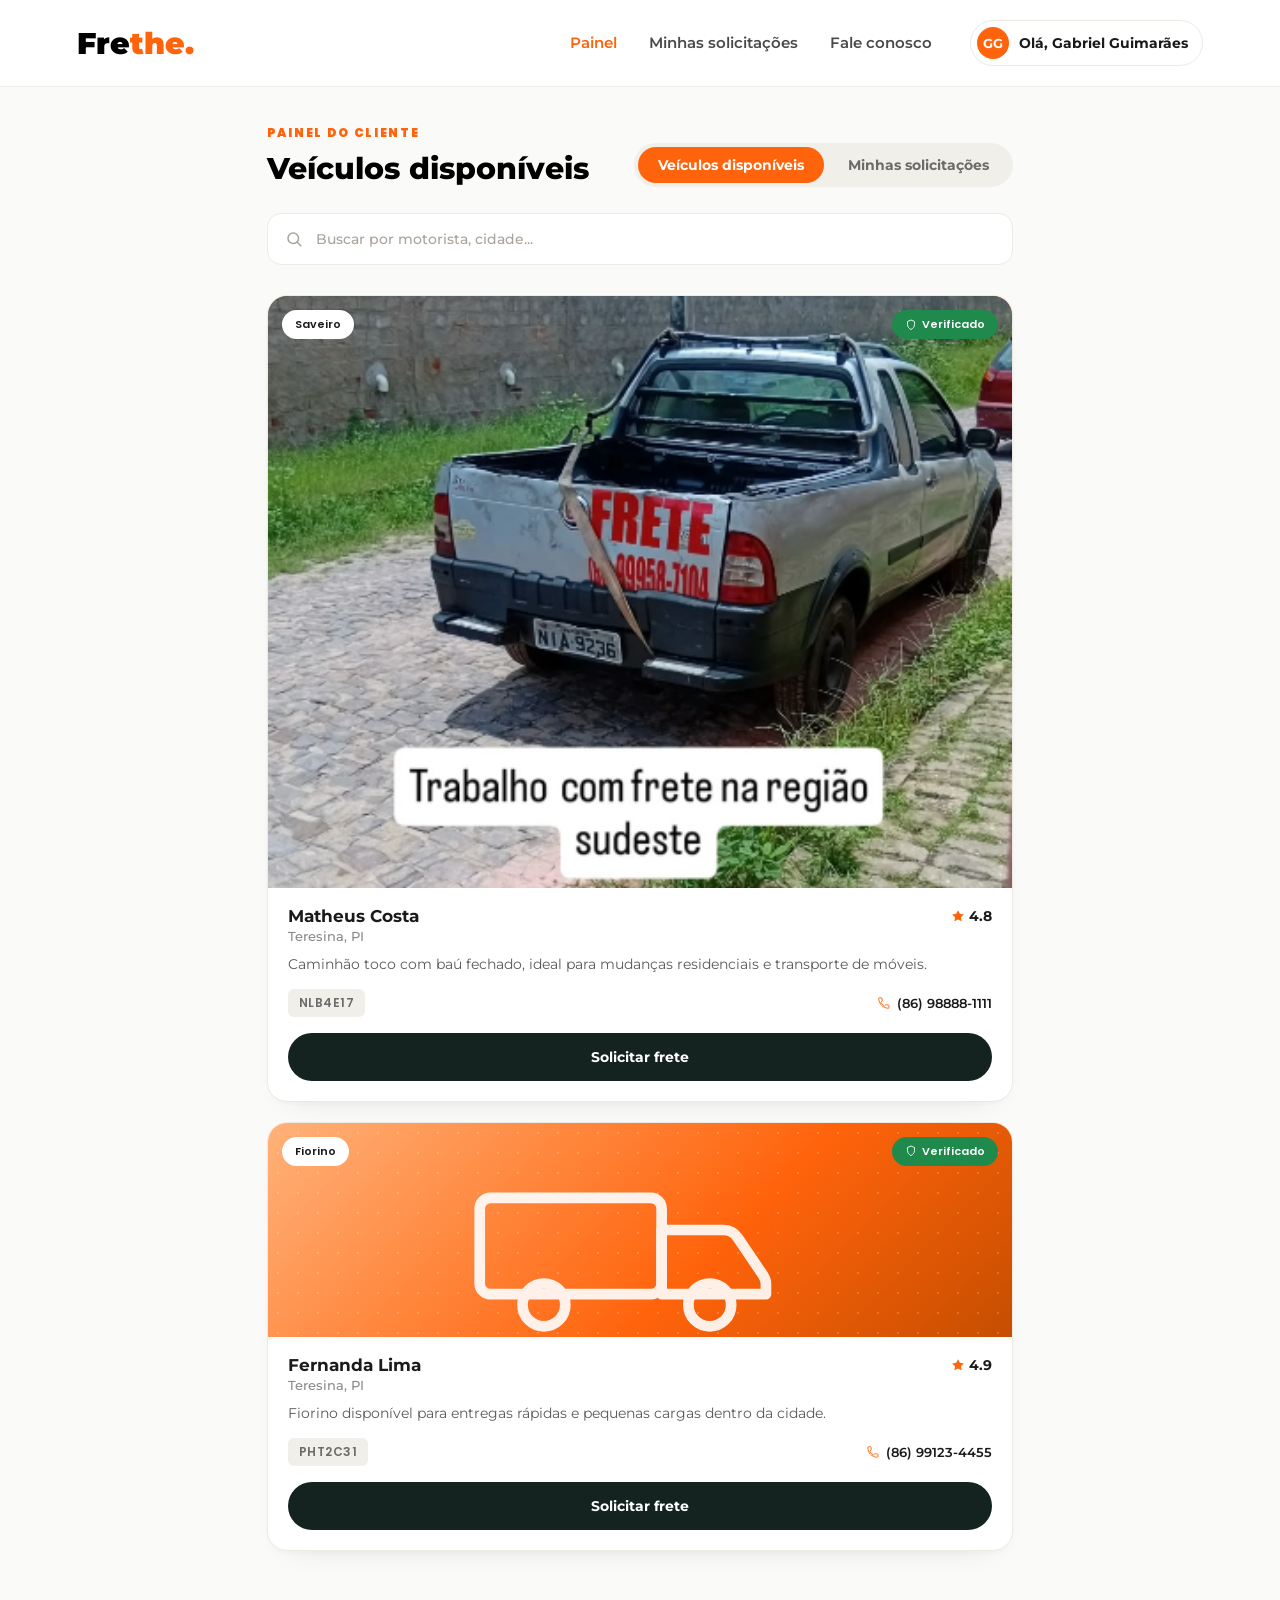
==== painel-cliente.html @ f863a1bb "Add files via upload" ====
<!DOCTYPE html>
<html lang="PT-br">
<head>
<meta charset="UTF-8">
<meta http-equiv="X-UA-Compatible" content="IE=edge">
<meta name="viewport" content="width=device-width, initial-scale=1.0">
<title>Frethe. — Painel do Cliente</title>
<link href="https://fonts.googleapis.com/css2?family=Montserrat:ital,wght@0,500;0,600;0,700;0,800;1,100;1,400;1,500;1,600;1,800;1,900&family=Poppins:ital,wght@0,200;0,300;0,900;1,400;1,900&display=swap" rel="stylesheet">
<link rel="stylesheet" href="painel-cliente1.css">
</head>
<body>

<header>
    <a href="index.html" class="logo">Fre<span>the.</span></a>
    <div class="header-right">
        <nav class="navlist">
            <a href="#" class="active">Painel</a>
            <a href="#">Minhas solicitações</a>
            <a href="#">Fale conosco</a>
        </nav>
        <div class="user-chip">
            <span class="user-avatar">GG</span>
            <span class="user-name">Olá, Gabriel Guimarães</span>
        </div>
    </div>
</header>

<main>
    <div class="page-head">
        <div>
            <span class="eyebrow">Painel do cliente</span>
            <h1>Veículos disponíveis</h1>
        </div>
        <div class="tabs">
            <button class="tab is-active" data-tab="disponiveis">Veículos disponíveis</button>
            <button class="tab" data-tab="solicitacoes">Minhas solicitações</button>
        </div>
    </div>

    <div class="search">
        <svg width="18" height="18" viewBox="0 0 24 24" fill="none" xmlns="http://www.w3.org/2000/svg">
            <circle cx="11" cy="11" r="7" stroke="currentColor" stroke-width="2"/>
            <path d="M21 21l-4.3-4.3" stroke="currentColor" stroke-width="2" stroke-linecap="round"/>
        </svg>
        <input type="text" placeholder="Buscar por motorista, cidade...">
    </div>

    <!-- PAINEL: VEÍCULOS DISPONÍVEIS -->
    <section class="panel" data-panel="disponiveis">
        <div class="list">

            <article class="vcard">
                <div class="vcard-media">
                    <span class="badge badge--type">Saveiro</span>
                    <span class="badge badge--verified">
                        <svg width="12" height="12" viewBox="0 0 24 24" fill="none"><path d="M12 2l7 3v6c0 5-3.5 8.5-7 10-3.5-1.5-7-5-7-10V5l7-3z" stroke="white" stroke-width="2"/></svg>
                        Verificado
                    </span>
                    <div class="gallery">
                        <img src="testecaminhao.png" alt="Caminhão de Carlos Mendes — foto 1" class="slide">
                        <img src="testecaminhao.png" alt="Caminhão de Carlos Mendes — foto 1" class="slide">
                        <img src="testecaminhao.png" alt="Caminhão de Carlos Mendes — foto 2" class="slide">
                        <img src="testecaminhao.png" alt="Caminhão de Carlos Mendes — foto 3" class="slide">
                    </div>
                    <div class="gallery-dots"></div>
                </div>
                <div class="vcard-body">
                    <div class="vcard-top">
                        <span class="vcard-name">Matheus Costa</span>
                        <span class="vcard-rating">
                            <svg viewBox="0 0 24 24" fill="rgb(255,99,11)"><path d="M12 2l3.1 6.3 6.9 1-5 4.9 1.2 6.9-6.2-3.3-6.2 3.3 1.2-6.9-5-4.9 6.9-1z"/></svg>
                            4.8
                        </span>
                    </div>
                    <p class="vcard-city">Teresina, PI</p>
                    <p class="vcard-desc">Caminhão toco com baú fechado, ideal para mudanças residenciais e transporte de móveis.</p>
                    <div class="vcard-meta">
                        <span class="plate">NLB4E17</span>
                        <span class="phone">
                            <svg viewBox="0 0 24 24" fill="none"><path d="M6.6 10.8c1.4 2.7 3.6 4.9 6.3 6.3l2.1-2.1c.3-.3.7-.4 1-.2 1.1.4 2.3.6 3.5.6.6 0 1 .4 1 1V20c0 .6-.4 1-1 1C10.6 21 3 13.4 3 4c0-.6.4-1 1-1h3.5c.6 0 1 .4 1 1 0 1.2.2 2.4.6 3.5.1.3 0 .7-.2 1z" stroke="currentColor" stroke-width="1.6"/></svg>
                            (86) 98888-1111
                        </span>
                    </div>
                    <a href="https://wa.me/558698036319?text=Oi%21%20Vim%20pelo%20Frethe.%20e%20gostaria%20de%20solicitar%20um%20or%C3%A7amento%20de%20frete.%20Pode%20me%20passar%20mais%20informa%C3%A7%C3%B5es%3F">
                    <button class="buttonSolicitar">Solicitar frete</button></a>
                </div>
            </article>

            <article class="vcard">
                <div class="vcard-media">
                    <span class="badge badge--type">Fiorino</span>
                    <span class="badge badge--verified">
                        <svg width="12" height="12" viewBox="0 0 24 24" fill="none"><path d="M12 2l7 3v6c0 5-3.5 8.5-7 10-3.5-1.5-7-5-7-10V5l7-3z" stroke="white" stroke-width="2"/></svg>
                        Verificado
                    </span>
                    <svg viewBox="0 0 64 40" fill="none">
                        <rect x="2" y="14" width="34" height="18" rx="2" stroke="white" stroke-width="2"/>
                        <path d="M36 20H47.5C48.6 20 49.6 20.5 50.2 21.4L55 28.5C55.3 29 55.5 29.5 55.5 30V32H36V20Z" stroke="white" stroke-width="2" stroke-linejoin="round"/>
                        <circle cx="14" cy="34" r="4" stroke="white" stroke-width="2"/>
                        <circle cx="45" cy="34" r="4" stroke="white" stroke-width="2"/>
                    </svg>
                </div>
                <div class="vcard-body">
                    <div class="vcard-top">
                        <span class="vcard-name">Fernanda Lima</span>
                        <span class="vcard-rating">
                            <svg viewBox="0 0 24 24" fill="rgb(255,99,11)"><path d="M12 2l3.1 6.3 6.9 1-5 4.9 1.2 6.9-6.2-3.3-6.2 3.3 1.2-6.9-5-4.9 6.9-1z"/></svg>
                            4.9
                        </span>
                    </div>
                    <p class="vcard-city">Teresina, PI</p>
                    <p class="vcard-desc">Fiorino disponível para entregas rápidas e pequenas cargas dentro da cidade.</p>
                    <div class="vcard-meta">
                        <span class="plate">PHT2C31</span>
                        <span class="phone">
                            <svg viewBox="0 0 24 24" fill="none"><path d="M6.6 10.8c1.4 2.7 3.6 4.9 6.3 6.3l2.1-2.1c.3-.3.7-.4 1-.2 1.1.4 2.3.6 3.5.6.6 0 1 .4 1 1V20c0 .6-.4 1-1 1C10.6 21 3 13.4 3 4c0-.6.4-1 1-1h3.5c.6 0 1 .4 1 1 0 1.2.2 2.4.6 3.5.1.3 0 .7-.2 1z" stroke="currentColor" stroke-width="1.6"/></svg>
                            (86) 99123-4455
                        </span>
                    </div>
                    <a href="https://wa.me/558698036319?text=Oi%21%20Vim%20pelo%20Frethe.%20e%20gostaria%20de%20solicitar%20um%20or%C3%A7amento%20de%20frete.%20Pode%20me%20passar%20mais%20informa%C3%A7%C3%B5es%3F">
                    <button class="buttonSolicitar">Solicitar frete</button></a>
                </div>
            </article>

        </div>
    </section>

    <!-- PAINEL: MINHAS SOLICITAÇÕES -->
    <!-- PAINEL: MINHAS SOLICITAÇÕES -->
<section class="panel" data-panel="solicitacoes" hidden>
    <div class="empty">
            <svg viewBox="0 0 24 24" fill="none"><rect x="3" y="5" width="18" height="15" rx="2" stroke="currentColor" stroke-width="1.6"/><path d="M3 9h18M8 3v4M16 3v4" stroke="currentColor" stroke-width="1.6" stroke-linecap="round"/></svg>
            <p>Você ainda não fez nenhuma solicitação de frete. Escolha um motorista na aba "Veículos disponíveis" para começar.</p>
        </div>
</section>
</main>

<script>
    const tabs = document.querySelectorAll('.tab');
    const panels = document.querySelectorAll('.panel');
    tabs.forEach(tab => {
        tab.addEventListener('click', () => {
            tabs.forEach(t => t.classList.remove('is-active'));
            tab.classList.add('is-active');
            panels.forEach(p => p.hidden = p.dataset.panel !== tab.dataset.tab);
        });
    });

    // ---- CARROSSEL DE FOTOS ----
    document.querySelectorAll('.vcard-media').forEach(media => {
        const gallery = media.querySelector('.gallery');
        const dotsWrap = media.querySelector('.gallery-dots');
        if (!gallery) return;

        const slides = gallery.querySelectorAll('.slide');

        function updateActive(){
            const index = Math.round(gallery.scrollLeft / gallery.clientWidth);
            if (dotsWrap){
                dotsWrap.querySelectorAll('span').forEach((dot, i) => {
                    dot.classList.toggle('is-active', i === index);
                });
            }
            if (prevBtn) prevBtn.disabled = index <= 0;
            if (nextBtn) nextBtn.disabled = index >= slides.length - 1;
        }

        function goToSlide(index){
            gallery.scrollTo({ left: index * gallery.clientWidth, behavior: 'smooth' });
        }

        let prevBtn = null, nextBtn = null;

        // só cria pontinhos e setas se houver mais de uma foto
        if (slides.length > 1) {
            if (dotsWrap){
                slides.forEach((_, i) => {
                    const dot = document.createElement('span');
                    if (i === 0) dot.classList.add('is-active');
                    dotsWrap.appendChild(dot);
                });
            }

            prevBtn = document.createElement('button');
            prevBtn.type = 'button';
            prevBtn.className = 'gallery-nav gallery-nav--prev';
            prevBtn.setAttribute('aria-label', 'Foto anterior');
            prevBtn.innerHTML = '<svg viewBox="0 0 24 24" fill="none"><path d="M15 6l-6 6 6 6" stroke="currentColor" stroke-width="2.2" stroke-linecap="round" stroke-linejoin="round"/></svg>';

            nextBtn = document.createElement('button');
            nextBtn.type = 'button';
            nextBtn.className = 'gallery-nav gallery-nav--next';
            nextBtn.setAttribute('aria-label', 'Próxima foto');
            nextBtn.innerHTML = '<svg viewBox="0 0 24 24" fill="none"><path d="M9 6l6 6-6 6" stroke="currentColor" stroke-width="2.2" stroke-linecap="round" stroke-linejoin="round"/></svg>';

            media.appendChild(prevBtn);
            media.appendChild(nextBtn);

            prevBtn.addEventListener('click', () => {
                const index = Math.round(gallery.scrollLeft / gallery.clientWidth);
                goToSlide(Math.max(0, index - 1));
            });
            nextBtn.addEventListener('click', () => {
                const index = Math.round(gallery.scrollLeft / gallery.clientWidth);
                goToSlide(Math.min(slides.length - 1, index + 1));
            });

            gallery.addEventListener('scroll', updateActive);
            updateActive();
        }

        // arrastar com o mouse no desktop (touch/swipe já funciona nativamente no celular)
        let isDown = false, startX = 0, startScroll = 0;

        gallery.addEventListener('pointerdown', (e) => {
            isDown = true;
            gallery.classList.add('is-dragging');
            startX = e.clientX;
            startScroll = gallery.scrollLeft;
        });
        window.addEventListener('pointerup', () => {
            isDown = false;
            gallery.classList.remove('is-dragging');
        });
        gallery.addEventListener('pointermove', (e) => {
            if (!isDown) return;
            gallery.scrollLeft = startScroll - (e.clientX - startX);
        });
        gallery.addEventListener('pointerleave', () => {
            isDown = false;
            gallery.classList.remove('is-dragging');
        });
    });
</script>

</body>
</html>
---- painel-cliente1.css ----
*{
    padding: 0;
    margin: 0;
    list-style: none;
    box-sizing: border-box;
    text-decoration: none;
    scroll-behavior: smooth;
    font-family: 'Montserrat', sans-serif;
}
body{
    color: black;
    background: #FAFAF8;
}

/* HEADER — mesma base do selecao-perfil.html, adaptado pro usuário logado */
header{
    position: fixed;
    width: 100%;
    top: 0;
    right: 0;
    z-index: 1000;
    display: flex;
    align-items: center;
    justify-content: space-between;
    background: white;
    padding: 20px 6%;
    box-shadow: 0 1px 0 rgba(0,0,0,0.06);
}
.logo{
    display: flex;
    align-items: center;
    font-size: 30px;
    font-weight: 900;
    color: black;
}
.logo span{ color: rgb(255,99,11); }

.header-right{
    display: flex;
    align-items: center;
    gap: 22px;
}
.navlist{
    display: flex;
    align-items: center;
}
.navlist a{
    font-size: 14.5px;
    font-weight: 600;
    color: #4a4a4a;
    margin: 0 16px;
    transition: color .2s ease;
}
.navlist a.active{ color: rgb(255,99,11); }
.navlist a:hover{ color: rgb(255,99,11); }

.user-chip{
    display: flex;
    align-items: center;
    gap: 10px;
    padding: 6px 14px 6px 6px;
    border: 1.5px solid #EDEAE4;
    border-radius: 3rem;
    cursor: pointer;
    transition: border-color .2s ease;
}
.user-chip:hover{ border-color: rgb(255,99,11); }
.user-avatar{
    width: 32px;
    height: 32px;
    border-radius: 50%;
    background: rgb(255,99,11);
    color: white;
    font-size: 13px;
    font-weight: 700;
    display: flex;
    align-items: center;
    justify-content: center;
}
.user-name{ font-size: 13.5px; font-weight: 700; color: #1a1a1a; }

/* MAIN */
main{
    padding: 122px 6% 80px;
    max-width: 900px;
    margin: 0 auto;
}

.page-head{
    display: flex;
    align-items: flex-end;
    justify-content: space-between;
    flex-wrap: wrap;
    gap: 16px;
    margin-bottom: 26px;
}
.eyebrow{
    display: inline-block;
    font-family: 'Poppins', sans-serif;
    font-weight: 900;
    font-size: 12px;
    letter-spacing: 0.14em;
    text-transform: uppercase;
    color: rgb(255,99,11);
    margin-bottom: 8px;
}
h1{
    font-weight: 800;
    font-size: 30px;
    color: black;
}

/* TABS estilo pílula */
.tabs{
    display: inline-flex;
    background: #F1EFE9;
    border-radius: 3rem;
    padding: 4px;
    gap: 4px;
}
.tab{
    border: none;
    background: transparent;
    padding: 10px 20px;
    font-size: 13.5px;
    font-weight: 700;
    color: #6b6b6b;
    border-radius: 3rem;
    cursor: pointer;
    transition: background .2s ease, color .2s ease;
    font-family: 'Montserrat', sans-serif;
}
.tab.is-active{
    background: rgb(255,99,11);
    color: white;
}

/* BUSCA */
.search{
    position: relative;
    margin-bottom: 30px;
}
.search svg{
    position: absolute;
    left: 18px;
    top: 50%;
    transform: translateY(-50%);
    color: #A9A399;
}
.search input{
    width: 100%;
    height: 52px;
    padding: 0 18px 0 48px;
    font-size: 14px;
    font-weight: 500;
    font-family: 'Montserrat', sans-serif;
    color: #1a1a1a;
    background: white;
    border: 1.5px solid #EDEAE4;
    border-radius: 14px;
    transition: border-color .2s ease, box-shadow .2s ease;
}
.search input::placeholder{ color: #A9A399; }
.search input:focus{
    outline: none;
    border-color: rgb(255,99,11);
    box-shadow: 0 0 0 3px rgba(255,99,11,0.12);
}

/* LISTA DE VEÍCULOS */
.list{
    display: flex;
    flex-direction: column;
    gap: 20px;
}

.vcard{
    background: white;
    border: 1.5px solid #EDEAE4;
    border-radius: 20px;
    overflow: hidden;
    box-shadow: 0 2px 4px rgba(0,0,0,0.02), 0 14px 30px -22px rgba(0,0,0,0.15);
    transition: transform .18s ease, box-shadow .18s ease, border-color .18s ease;
}
.vcard:hover{
    transform: translateY(-2px);
    border-color: rgb(255,99,11);
    box-shadow: 0 4px 10px rgba(0,0,0,0.04), 0 22px 40px -20px rgba(255,99,11,0.22);
}

.vcard-media{
    position: relative;
    background: linear-gradient(135deg, #FFB27A 0%, rgb(255,99,11) 60%, #C64E00 100%);
    display: flex;
    align-items: flex-end;
    justify-content: center;
    overflow: hidden;
}
.vcard-media svg{
    width: 46%;
    opacity: .9;
}
.vcard-media img{
    display: block;
    width: 100%;
    height: auto;
}
.vcard-media:not(:has(.gallery))::before{
    content: '';
    position: absolute;
    inset: 0;
    background-image: radial-gradient(rgba(255,255,255,0.18) 1.4px, transparent 1.4px);
    background-size: 20px 20px;
}

/* CARROSSEL DE FOTOS — arraste ou deslize para o lado */
.gallery{
    display: flex;
    width: 100%;
    overflow-x: auto;
    scroll-snap-type: x mandatory;
    scrollbar-width: none;
    cursor: grab;
    user-select: none;
}
.gallery::-webkit-scrollbar{ display: none; }
.gallery.is-dragging{ cursor: grabbing; scroll-snap-type: none; }

.gallery .slide{
    flex: 0 0 100%;
    width: 100%;
    height: auto;
    scroll-snap-align: start;
    pointer-events: none; /* evita que o navegador tente "arrastar" a imagem em vez do carrossel */
}

.gallery-dots{
    position: absolute;
    left: 0;
    right: 0;
    bottom: 12px;
    z-index: 1;
    display: flex;
    justify-content: center;
    gap: 6px;
    pointer-events: none;
}
.gallery-dots span{
    width: 6px;
    height: 6px;
    border-radius: 50%;
    background: rgba(255,255,255,0.55);
    transition: background .2s ease, transform .2s ease;
}
.gallery-dots span.is-active{
    background: #ffffff;
    transform: scale(1.25);
}

.gallery-nav{
    position: absolute;
    top: 50%;
    transform: translateY(-50%);
    z-index: 2;
    width: 32px;
    height: 32px;
    display: flex;
    align-items: center;
    justify-content: center;
    background: rgba(20,35,31,0.45);
    border: none;
    border-radius: 50%;
    color: #fff;
    cursor: pointer;
    opacity: 0;
    transition: background .2s ease, opacity .2s ease;
}
.gallery-nav svg{ width: 16px; height: 16px; }
.gallery-nav--prev{ left: 10px; }
.gallery-nav--next{ right: 10px; }

.vcard-media:hover .gallery-nav{ opacity: 1; }
.gallery-nav:hover{ background: rgb(255,99,11); }

.gallery-nav:disabled{
    opacity: 0 !important;
    pointer-events: none;
}

@media (hover: none){
    /* em telas de toque a seta fica sempre visível, já que não existe hover */
    .gallery-nav{ opacity: 1; }
}

.badge{
    position: absolute;
    top: 14px;
    font-family: 'Poppins', sans-serif;
    font-size: 11px;
    font-weight: 600;
    padding: 6px 13px;
    border-radius: 3rem;
    z-index: 1;
}
.badge--type{
    left: 14px;
    background: white;
    color: #1a1a1a;
}
.badge--verified{
    right: 14px;
    background: #1F8A4C;
    color: white;
    display: flex;
    align-items: center;
    gap: 5px;
}

.vcard-body{
    padding: 18px 20px 20px;
}
.vcard-top{
    display: flex;
    align-items: center;
    justify-content: space-between;
    margin-bottom: 2px;
}
.vcard-name{
    font-size: 17px;
    font-weight: 700;
    color: #1a1a1a;
}
.vcard-rating{
    display: flex;
    align-items: center;
    gap: 4px;
    font-size: 13.5px;
    font-weight: 700;
    color: #1a1a1a;
}
.vcard-rating svg{ width: 14px; height: 14px; }

.vcard-city{
    font-size: 13px;
    font-weight: 500;
    color: #8a8a8a;
    margin-bottom: 10px;
}

.vcard-desc{
    font-size: 13.5px;
    line-height: 1.55;
    color: #5a5a5a;
    margin-bottom: 14px;
}

.vcard-meta{
    display: flex;
    align-items: center;
    justify-content: space-between;
    margin-bottom: 16px;
}
.plate{
    font-family: 'Poppins', sans-serif;
    font-size: 12px;
    font-weight: 600;
    letter-spacing: .04em;
    color: #6b6b6b;
    background: #F1EFE9;
    padding: 5px 11px;
    border-radius: 6px;
}
.phone{
    display: flex;
    align-items: center;
    gap: 6px;
    font-size: 13px;
    font-weight: 600;
    color: #1a1a1a;
}
.phone svg{ width: 14px; height: 14px; color: rgb(255,99,11); }

.buttonSolicitar{
    width: 100%;
    height: 48px;
    background: #14231F;
    color: white;
    font-size: 14px;
    font-weight: 700;
    border: none;
    border-radius: 3rem;
    cursor: pointer;
    transition: background .25s ease, transform .18s ease;
}
.buttonSolicitar:hover{
    background: rgb(255,99,11);
    transform: translateY(-2px);
}

/* PAINEL "MINHAS SOLICITAÇÕES" — vazio por padrão */
.empty{
    display: none;
    flex-direction: column;
    align-items: center;
    text-align: center;
    padding: 70px 20px;
    color: #8a8a8a;
}
.empty svg{ width: 56px; height: 56px; margin-bottom: 18px; color: #D8D3C8; }
.empty p{ font-size: 14px; font-weight: 500; max-width: 34ch; }

@media (max-width: 640px){
    header{ padding: 16px 5%; }
    .navlist{ display: none; }
    .user-name{ display: none; }
    main{ padding: 96px 5% 60px; }
    h1{ font-size: 24px; }
    .page-head{ flex-direction: column; align-items: flex-start; }
}
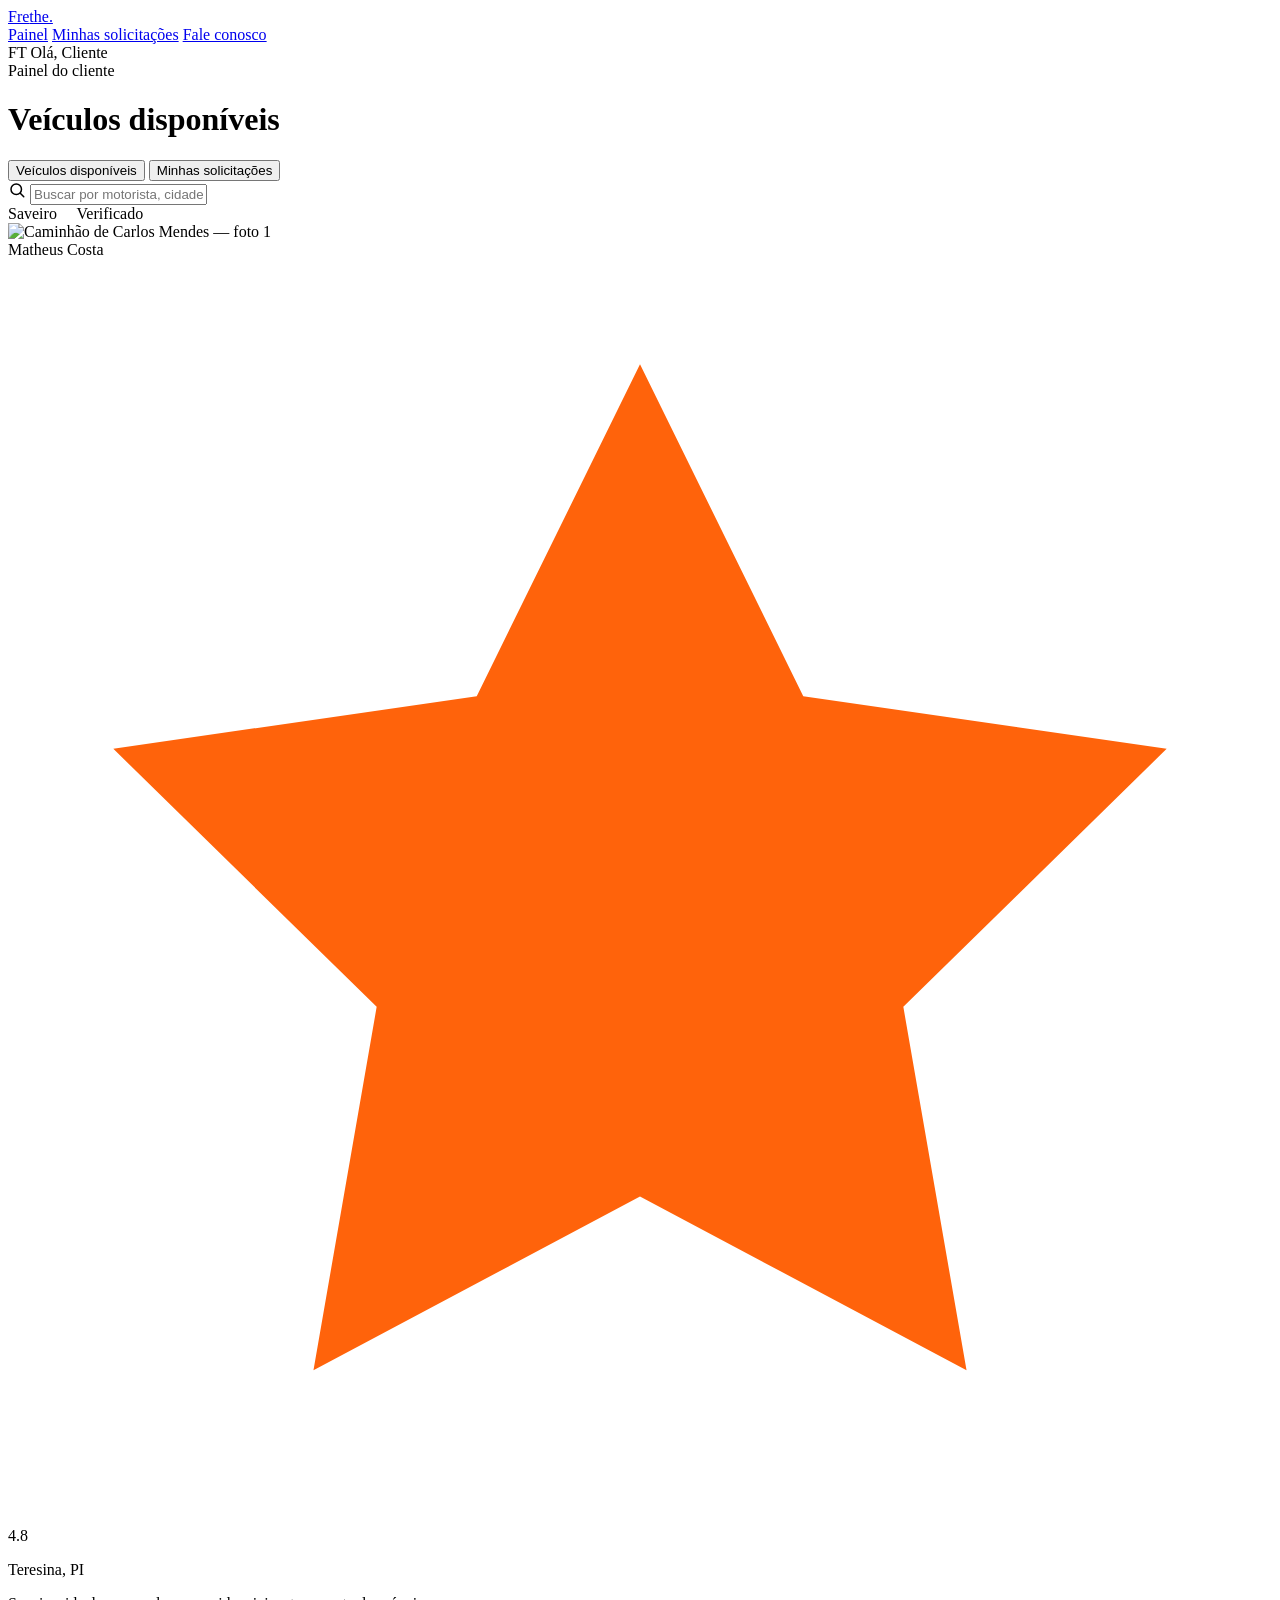
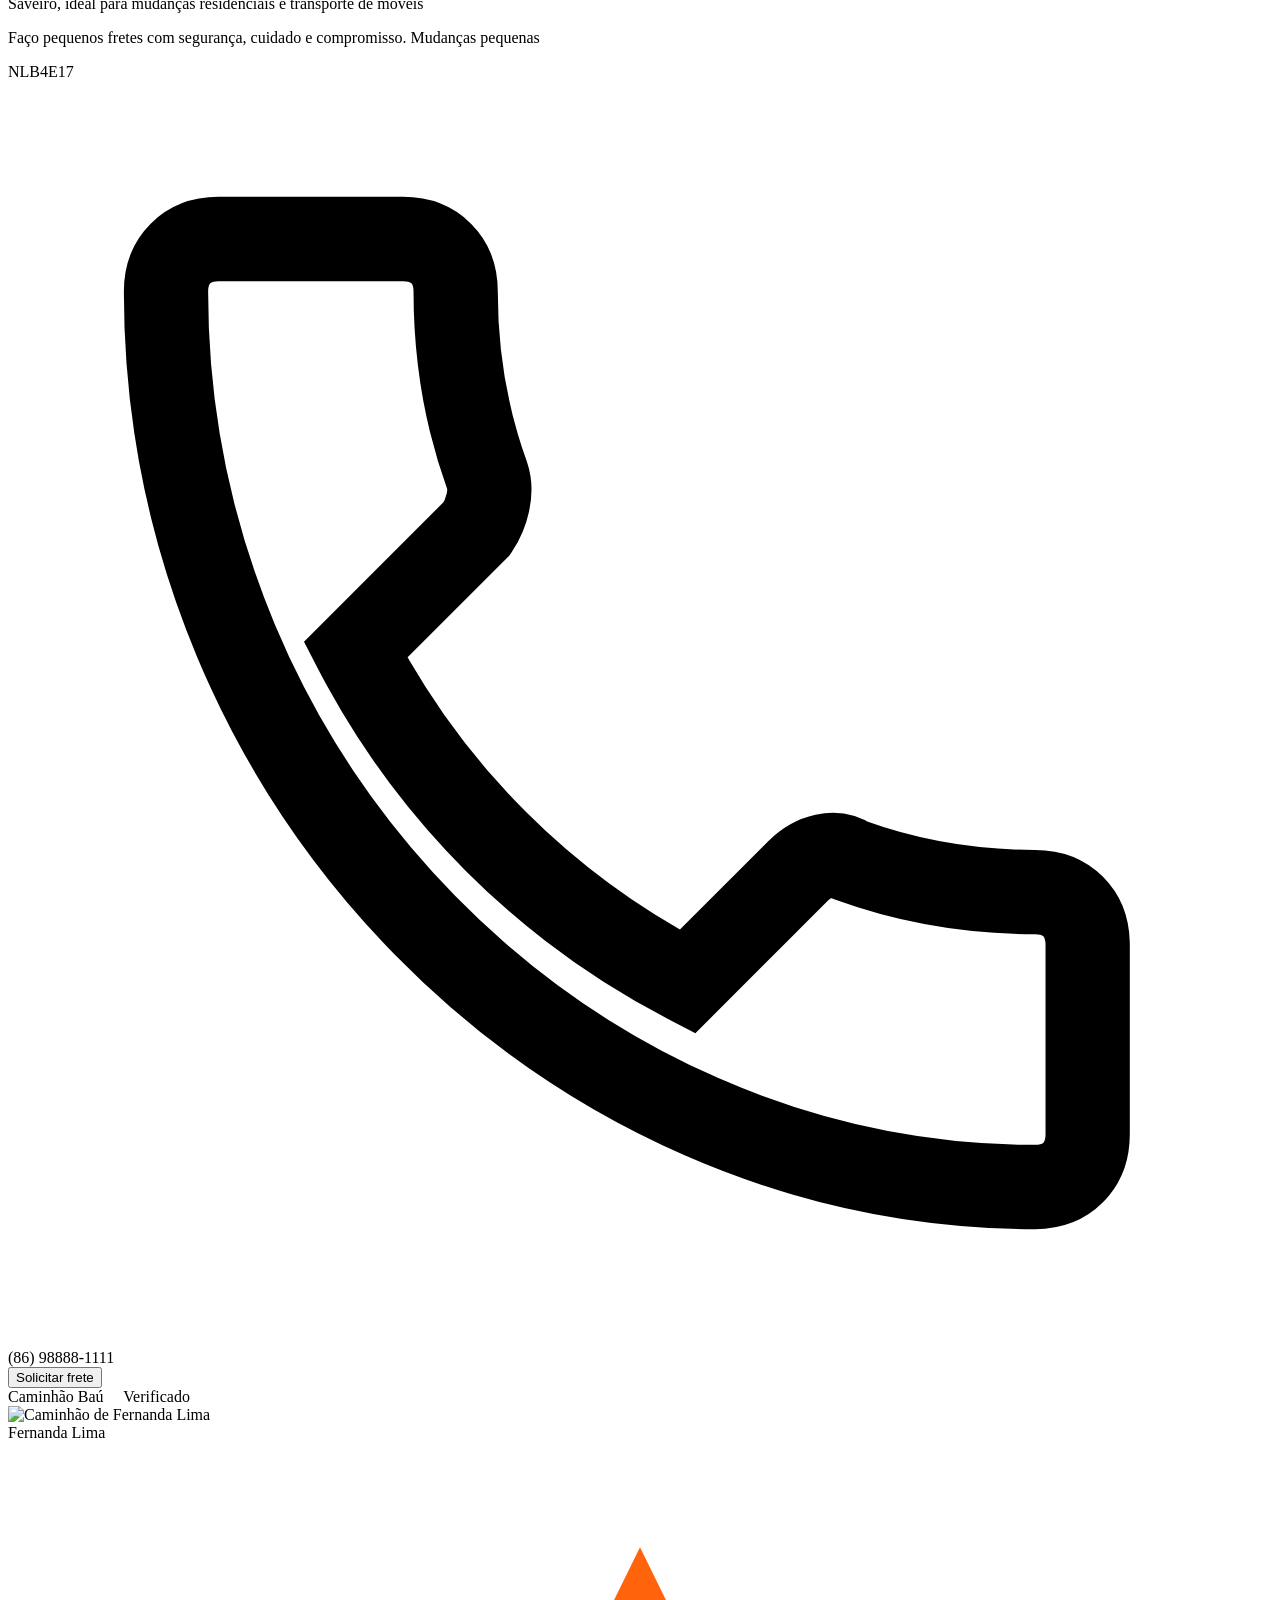
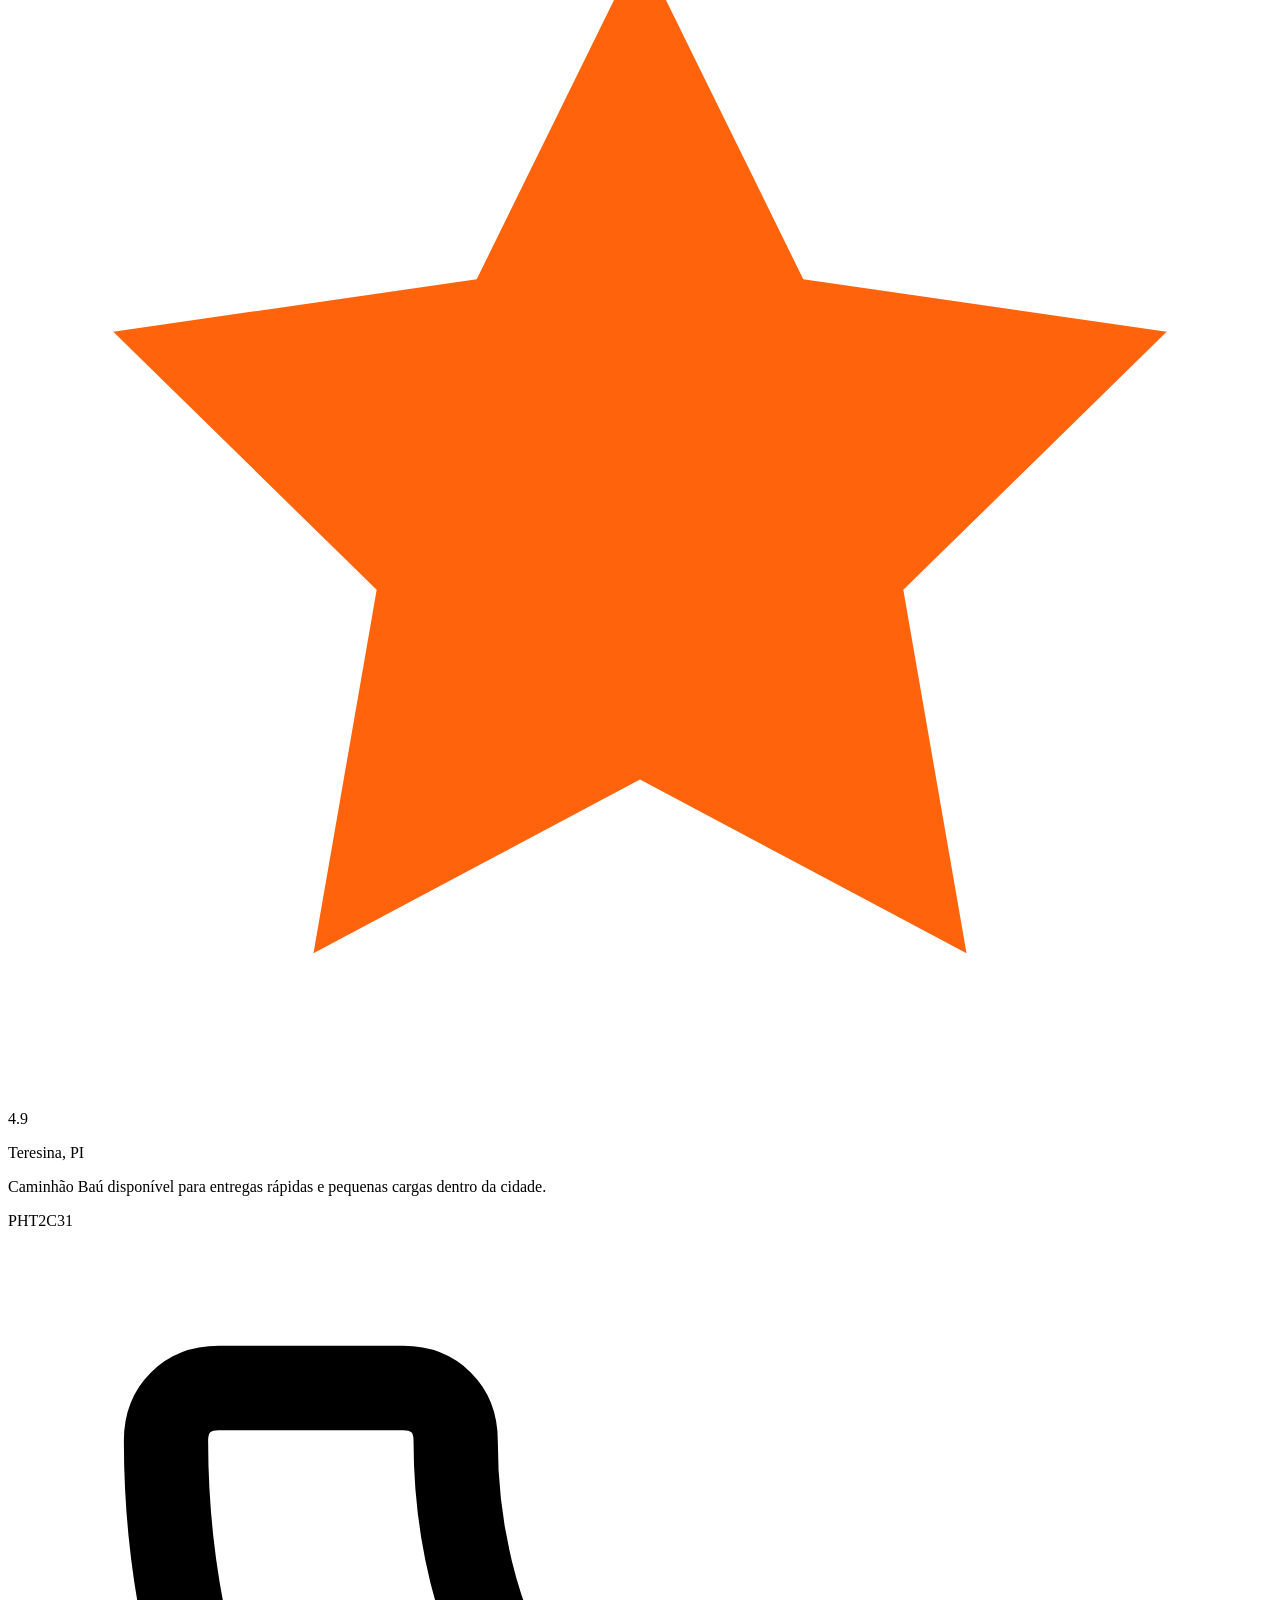
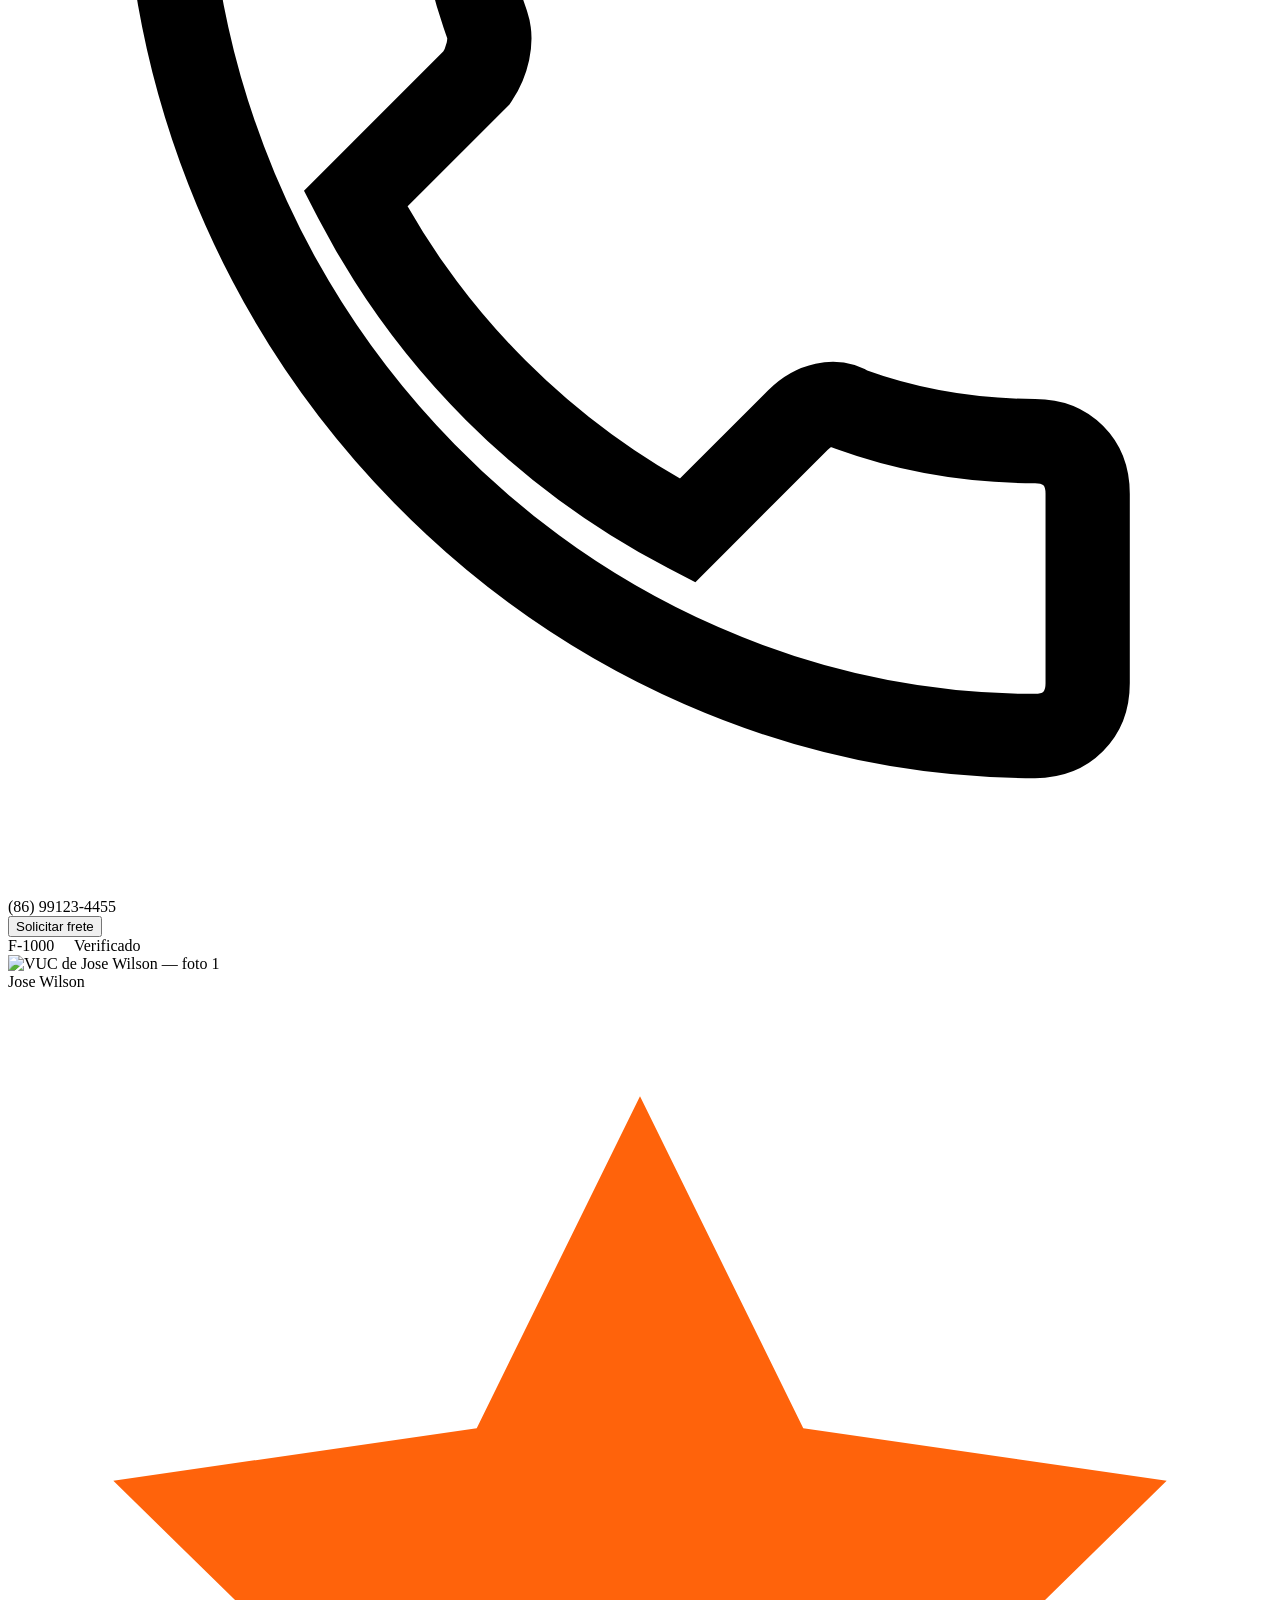
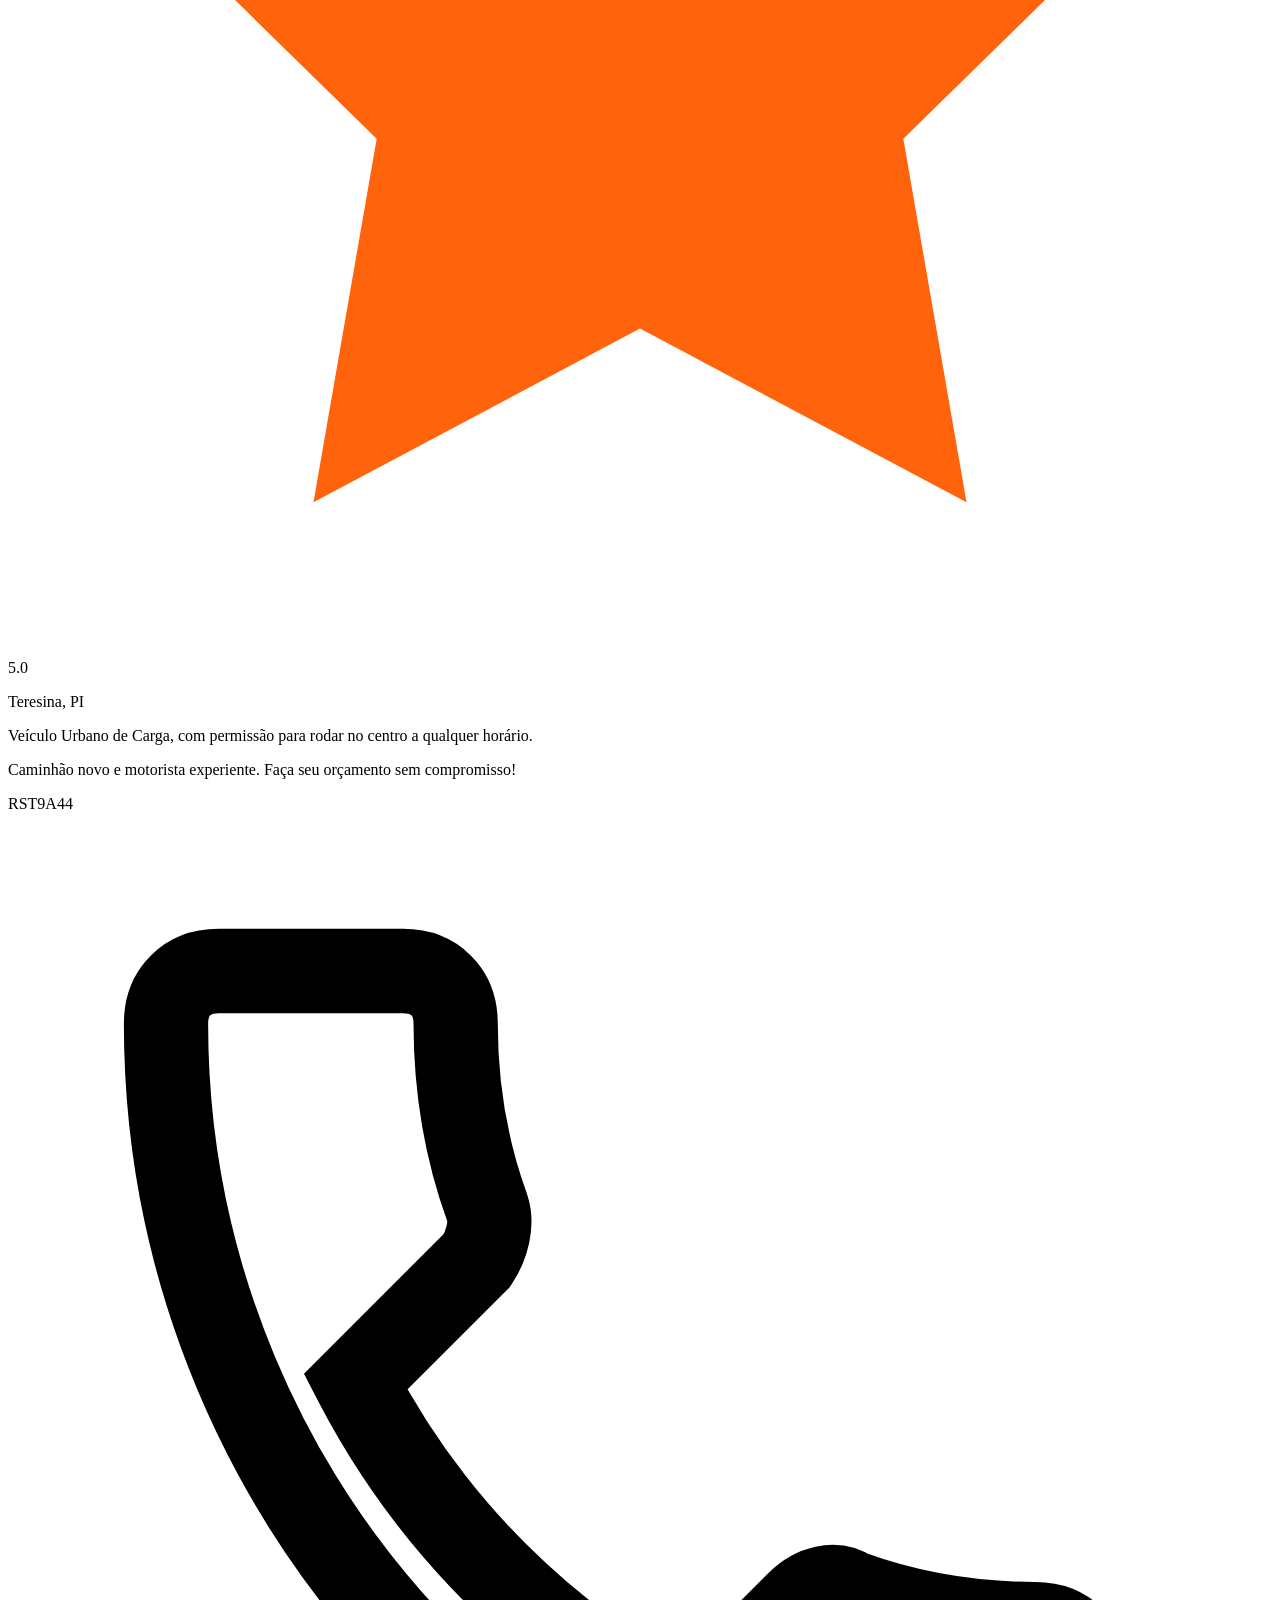
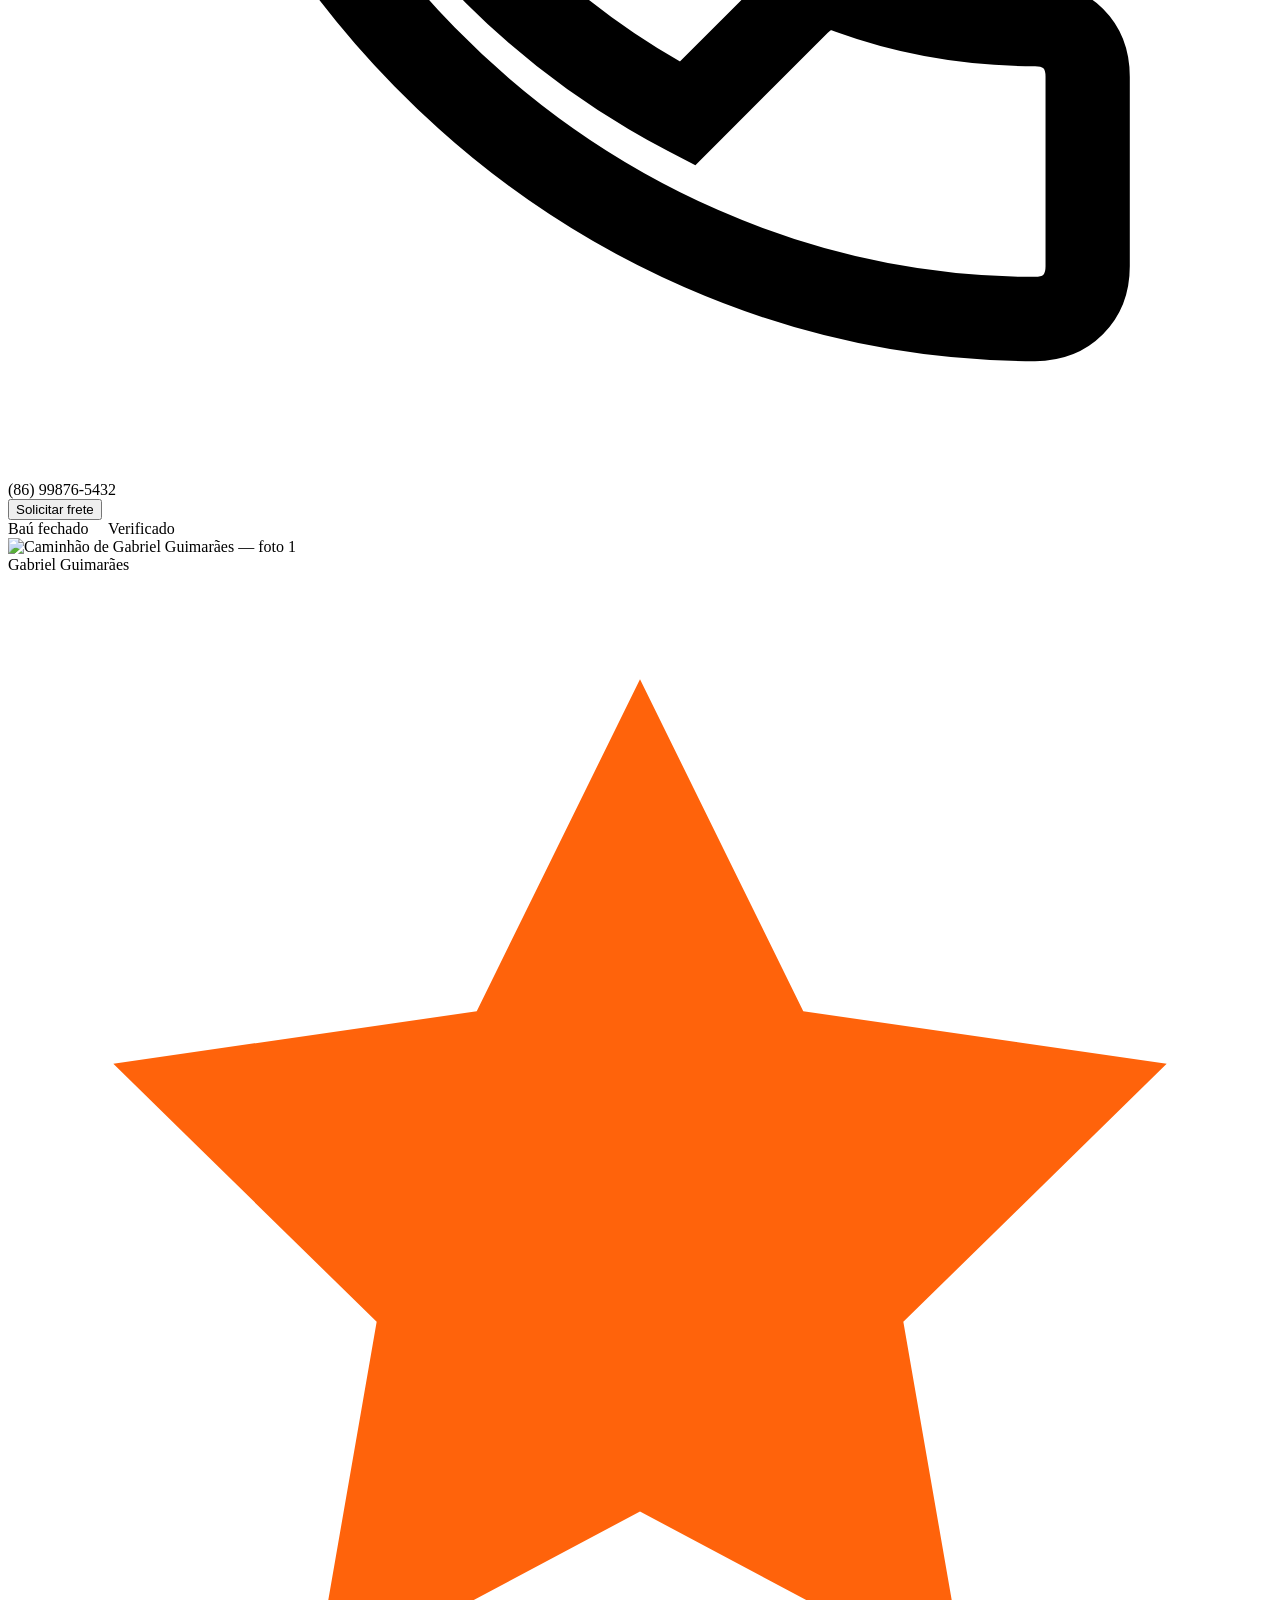
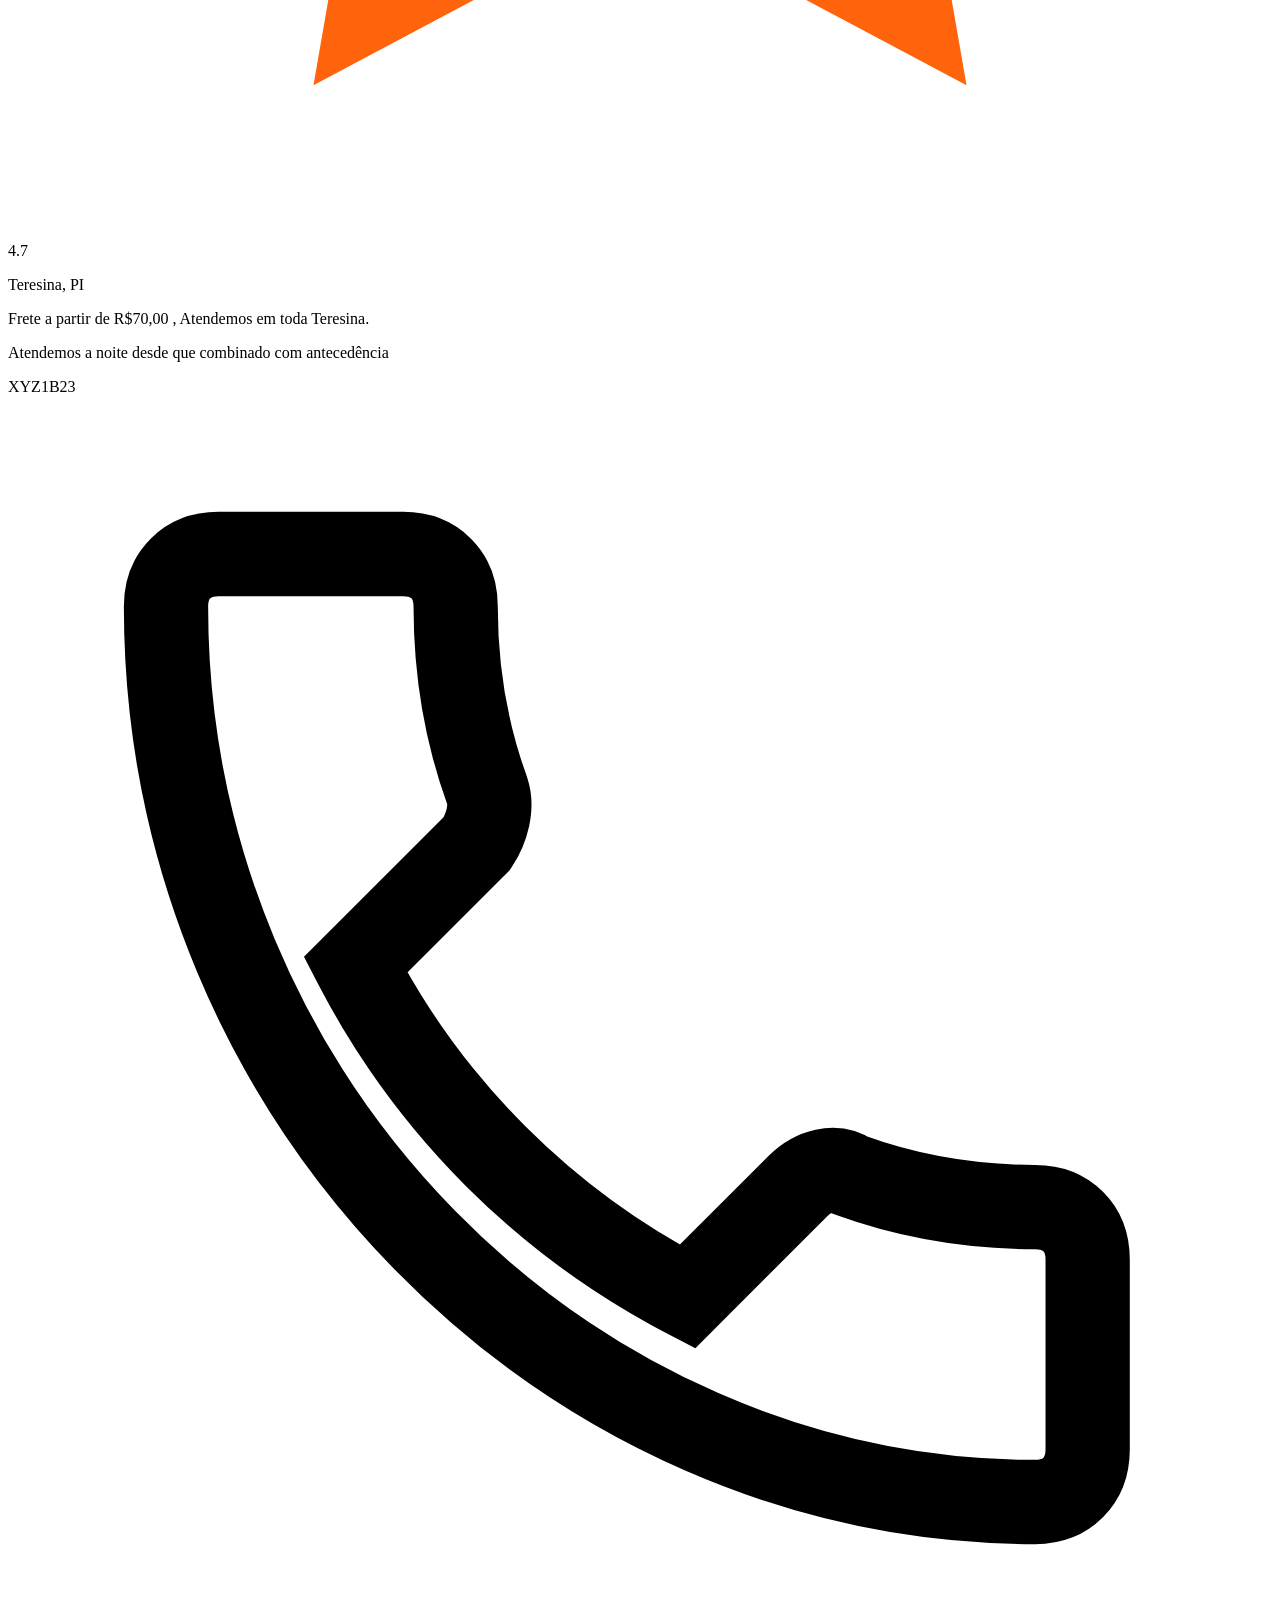
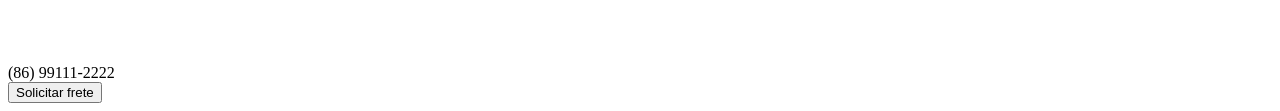
==== commit 4d843d82: "Add files via upload" ====
--- a/painel-cliente.html
+++ b/painel-cliente.html
@@ -6,7 +6,7 @@
 <meta name="viewport" content="width=device-width, initial-scale=1.0">
 <title>Frethe. — Painel do Cliente</title>
 <link href="https://fonts.googleapis.com/css2?family=Montserrat:ital,wght@0,500;0,600;0,700;0,800;1,100;1,400;1,500;1,600;1,800;1,900&family=Poppins:ital,wght@0,200;0,300;0,900;1,400;1,900&display=swap" rel="stylesheet">
-<link rel="stylesheet" href="painel-cliente1.css">
+<link rel="stylesheet" href="css/painel-cliente1.css">
 </head>
 <body>
 
@@ -19,8 +19,8 @@
             <a href="#">Fale conosco</a>
         </nav>
         <div class="user-chip">
-            <span class="user-avatar">GG</span>
-            <span class="user-name">Olá, Gabriel Guimarães</span>
+            <span class="user-avatar">FT</span>
+            <span class="user-name">Olá, Cliente</span>
         </div>
     </div>
 </header>
@@ -49,6 +49,7 @@
     <section class="panel" data-panel="disponiveis">
         <div class="list">
 
+            <!-- ANÚNCIO 1 -->
             <article class="vcard">
                 <div class="vcard-media">
                     <span class="badge badge--type">Saveiro</span>
@@ -57,10 +58,7 @@
                         Verificado
                     </span>
                     <div class="gallery">
-                        <img src="testecaminhao.png" alt="Caminhão de Carlos Mendes — foto 1" class="slide">
-                        <img src="testecaminhao.png" alt="Caminhão de Carlos Mendes — foto 1" class="slide">
-                        <img src="testecaminhao.png" alt="Caminhão de Carlos Mendes — foto 2" class="slide">
-                        <img src="testecaminhao.png" alt="Caminhão de Carlos Mendes — foto 3" class="slide">
+                        <img src="img/testecaminhao.png" alt="Caminhão de Carlos Mendes — foto 1" class="slide">
                     </div>
                     <div class="gallery-dots"></div>
                 </div>
@@ -73,7 +71,8 @@
                         </span>
                     </div>
                     <p class="vcard-city">Teresina, PI</p>
-                    <p class="vcard-desc">Caminhão toco com baú fechado, ideal para mudanças residenciais e transporte de móveis.</p>
+                    <p class="vcard-desc">Saveiro, ideal para mudanças residenciais e transporte de móveis<p>Faço pequenos fretes com segurança, cuidado e compromisso.
+                         Mudanças pequenas</p>
                     <div class="vcard-meta">
                         <span class="plate">NLB4E17</span>
                         <span class="phone">
@@ -81,24 +80,23 @@
                             (86) 98888-1111
                         </span>
                     </div>
-                    <a href="https://wa.me/558698036319?text=Oi%21%20Vim%20pelo%20Frethe.%20e%20gostaria%20de%20solicitar%20um%20or%C3%A7amento%20de%20frete.%20Pode%20me%20passar%20mais%20informa%C3%A7%C3%B5es%3F">
+                    <a href="https://wa.me/558632289500?text=Oi%21%20Vim%20pelo%20Frethe.%20e%20gostaria%20de%20solicitar%20um%20or%C3%A7amento%20de%20frete.%20Pode%20me%20passar%20mais%20informa%C3%A7%C3%B5es%3F">
                     <button class="buttonSolicitar">Solicitar frete</button></a>
                 </div>
             </article>
 
+            <!-- ANÚNCIO 2 -->
             <article class="vcard">
                 <div class="vcard-media">
-                    <span class="badge badge--type">Fiorino</span>
+                    <span class="badge badge--type">Caminhão Baú</span>
                     <span class="badge badge--verified">
                         <svg width="12" height="12" viewBox="0 0 24 24" fill="none"><path d="M12 2l7 3v6c0 5-3.5 8.5-7 10-3.5-1.5-7-5-7-10V5l7-3z" stroke="white" stroke-width="2"/></svg>
                         Verificado
                     </span>
-                    <svg viewBox="0 0 64 40" fill="none">
-                        <rect x="2" y="14" width="34" height="18" rx="2" stroke="white" stroke-width="2"/>
-                        <path d="M36 20H47.5C48.6 20 49.6 20.5 50.2 21.4L55 28.5C55.3 29 55.5 29.5 55.5 30V32H36V20Z" stroke="white" stroke-width="2" stroke-linejoin="round"/>
-                        <circle cx="14" cy="34" r="4" stroke="white" stroke-width="2"/>
-                        <circle cx="45" cy="34" r="4" stroke="white" stroke-width="2"/>
-                    </svg>
+                    <div class="gallery">
+                        <img src="img/Caminhao-pequeno-pode-fazer-frete_Veja-7-dicas.webp" alt="Caminhão de Fernanda Lima" class="slide">
+                    </div>
+                    <!-- A tag <svg> que causava a barra lateral foi removida daqui -->
                 </div>
                 <div class="vcard-body">
                     <div class="vcard-top">
@@ -109,7 +107,7 @@
                         </span>
                     </div>
                     <p class="vcard-city">Teresina, PI</p>
-                    <p class="vcard-desc">Fiorino disponível para entregas rápidas e pequenas cargas dentro da cidade.</p>
+                    <p class="vcard-desc">Caminhão Baú disponível para entregas rápidas e pequenas cargas dentro da cidade.</p>
                     <div class="vcard-meta">
                         <span class="plate">PHT2C31</span>
                         <span class="phone">
@@ -117,7 +115,80 @@
                             (86) 99123-4455
                         </span>
                     </div>
-                    <a href="https://wa.me/558698036319?text=Oi%21%20Vim%20pelo%20Frethe.%20e%20gostaria%20de%20solicitar%20um%20or%C3%A7amento%20de%20frete.%20Pode%20me%20passar%20mais%20informa%C3%A7%C3%B5es%3F">
+                    <a href="https://wa.me/558632289500?text=Oi%21%20Vim%20pelo%20Frethe.%20e%20gostaria%20de%20solicitar%20um%20or%C3%A7amento%20de%20frete.%20Pode%20me%20passar%20mais%20informa%C3%A7%C3%B5es%3F">
+                    <button class="buttonSolicitar">Solicitar frete</button></a>
+                </div>
+            </article>
+
+            <!-- ANÚNCIO 3 (NOVO) -->
+            <article class="vcard">
+                <div class="vcard-media">
+                    <span class="badge badge--type">F-1000</span>
+                    <span class="badge badge--verified">
+                        <svg width="12" height="12" viewBox="0 0 24 24" fill="none"><path d="M12 2l7 3v6c0 5-3.5 8.5-7 10-3.5-1.5-7-5-7-10V5l7-3z" stroke="white" stroke-width="2"/></svg>
+                        Verificado
+                    </span>
+                    <div class="gallery">
+                        <!-- Substitua 'testecaminhao.png' pelo nome da foto do Jose Wilson -->
+                        <img src="img/caminhao2.webp" alt="VUC de Jose Wilson — foto 1" class="slide">
+                    </div>
+                </div>
+                <div class="vcard-body">
+                    <div class="vcard-top">
+                        <span class="vcard-name">Jose Wilson</span>
+                        <span class="vcard-rating">
+                            <svg viewBox="0 0 24 24" fill="rgb(255,99,11)"><path d="M12 2l3.1 6.3 6.9 1-5 4.9 1.2 6.9-6.2-3.3-6.2 3.3 1.2-6.9-5-4.9 6.9-1z"/></svg>
+                            5.0
+                        </span>
+                    </div>
+                    <p class="vcard-city">Teresina, PI</p>
+                    <p class="vcard-desc">Veículo Urbano de Carga, com permissão para rodar no centro a qualquer horário. <p>
+                        Caminhão novo e motorista experiente.
+                        Faça seu orçamento sem compromisso!</p>
+                    <div class="vcard-meta">
+                        <span class="plate">RST9A44</span>
+                        <span class="phone">
+                            <svg viewBox="0 0 24 24" fill="none"><path d="M6.6 10.8c1.4 2.7 3.6 4.9 6.3 6.3l2.1-2.1c.3-.3.7-.4 1-.2 1.1.4 2.3.6 3.5.6.6 0 1 .4 1 1V20c0 .6-.4 1-1 1C10.6 21 3 13.4 3 4c0-.6.4-1 1-1h3.5c.6 0 1 .4 1 1 0 1.2.2 2.4.6 3.5.1.3 0 .7-.2 1z" stroke="currentColor" stroke-width="1.6"/></svg>
+                            (86) 99876-5432
+                        </span>
+                    </div>
+                    <a href="https://wa.me/558632289500?text=Oi%21%20Vim%20pelo%20Frethe.%20e%20gostaria%20de%20solicitar%20um%20or%C3%A7amento%20de%20frete.%20Pode%20me%20passar%20mais%20informa%C3%A7%C3%B5es%3F">
+                    <button class="buttonSolicitar">Solicitar frete</button></a>
+                </div>
+            </article>
+
+            <!-- ANÚNCIO 4 (NOVO) -->
+            <article class="vcard">
+                <div class="vcard-media">
+                    <span class="badge badge--type">Baú fechado</span>
+                    <span class="badge badge--verified">
+                        <svg width="12" height="12" viewBox="0 0 24 24" fill="none"><path d="M12 2l7 3v6c0 5-3.5 8.5-7 10-3.5-1.5-7-5-7-10V5l7-3z" stroke="white" stroke-width="2"/></svg>
+                        Verificado
+                    </span>
+                    <div class="gallery">
+                        <!-- Substitua 'testecaminhao.png' pelo nome da foto do Gabriel Guimarães -->
+                        <img src="img/caminhao5.webp" alt="Caminhão de Gabriel Guimarães — foto 1" class="slide">
+                    </div>
+                </div>
+                <div class="vcard-body">
+                    <div class="vcard-top">
+                        <span class="vcard-name">Gabriel Guimarães</span>
+                        <span class="vcard-rating">
+                            <svg viewBox="0 0 24 24" fill="rgb(255,99,11)"><path d="M12 2l3.1 6.3 6.9 1-5 4.9 1.2 6.9-6.2-3.3-6.2 3.3 1.2-6.9-5-4.9 6.9-1z"/></svg>
+                            4.7
+                        </span>
+                    </div>
+                    <p class="vcard-city">Teresina, PI</p>
+                    <p class="vcard-desc">Frete a partir de R$70,00 , Atendemos em toda Teresina. <p>
+                        Atendemos a noite desde que combinado com antecedência</p>
+                    <div class="vcard-meta">
+                        <span class="plate">XYZ1B23</span>
+                        <span class="phone">
+                            <svg viewBox="0 0 24 24" fill="none"><path d="M6.6 10.8c1.4 2.7 3.6 4.9 6.3 6.3l2.1-2.1c.3-.3.7-.4 1-.2 1.1.4 2.3.6 3.5.6.6 0 1 .4 1 1V20c0 .6-.4 1-1 1C10.6 21 3 13.4 3 4c0-.6.4-1 1-1h3.5c.6 0 1 .4 1 1 0 1.2.2 2.4.6 3.5.1.3 0 .7-.2 1z" stroke="currentColor" stroke-width="1.6"/></svg>
+                            (86) 99111-2222
+                        </span>
+                    </div>
+                    <a href="https://wa.me/558632289500?text=Oi%21%20Vim%20pelo%20Frethe.%20e%20gostaria%20de%20solicitar%20um%20or%C3%A7amento%20de%20frete.%20Pode%20me%20passar%20mais%20informa%C3%A7%C3%B5es%3F">
                     <button class="buttonSolicitar">Solicitar frete</button></a>
                 </div>
             </article>
@@ -126,12 +197,26 @@
     </section>
 
     <!-- PAINEL: MINHAS SOLICITAÇÕES -->
-    <!-- PAINEL: MINHAS SOLICITAÇÕES -->
 <section class="panel" data-panel="solicitacoes" hidden>
+    <!--
+        Exemplo de como ficaria um item de solicitação (deixe comentado
+        ou copie/cole manualmente quando quiser exibir alguma solicitação):
+
+        <ul class="solicitacoes-lista">
+            <li class="solicitacao-item">
+                <div class="solicitacao-info">
+                    <span class="solicitacao-nome">Nome do motorista</span>
+                    <span class="solicitacao-tipo">Tipo de veículo</span>
+                    <span class="solicitacao-data">31/08/2026 às 14:30</span>
+                </div>
+                <a href="https://wa.me/5586999998888" class="solicitacao-whatsapp">Ver conversa</a>
+            </li>
+        </ul>
+    -->
     <div class="empty">
-            <svg viewBox="0 0 24 24" fill="none"><rect x="3" y="5" width="18" height="15" rx="2" stroke="currentColor" stroke-width="1.6"/><path d="M3 9h18M8 3v4M16 3v4" stroke="currentColor" stroke-width="1.6" stroke-linecap="round"/></svg>
-            <p>Você ainda não fez nenhuma solicitação de frete. Escolha um motorista na aba "Veículos disponíveis" para começar.</p>
-        </div>
+        <svg viewBox="0 0 24 24" fill="none"><rect x="3" y="5" width="18" height="15" rx="2" stroke="currentColor" stroke-width="1.6"/><path d="M3 9h18M8 3v4M16 3v4" stroke="currentColor" stroke-width="1.6" stroke-linecap="round"/></svg>
+        <p>Você ainda não fez nenhuma solicitação de frete. Escolha um motorista na aba "Veículos disponíveis" para começar.</p>
+    </div>
 </section>
 </main>
 
@@ -234,4 +319,4 @@
 </script>
 
 </body>
-</html>
+</html>
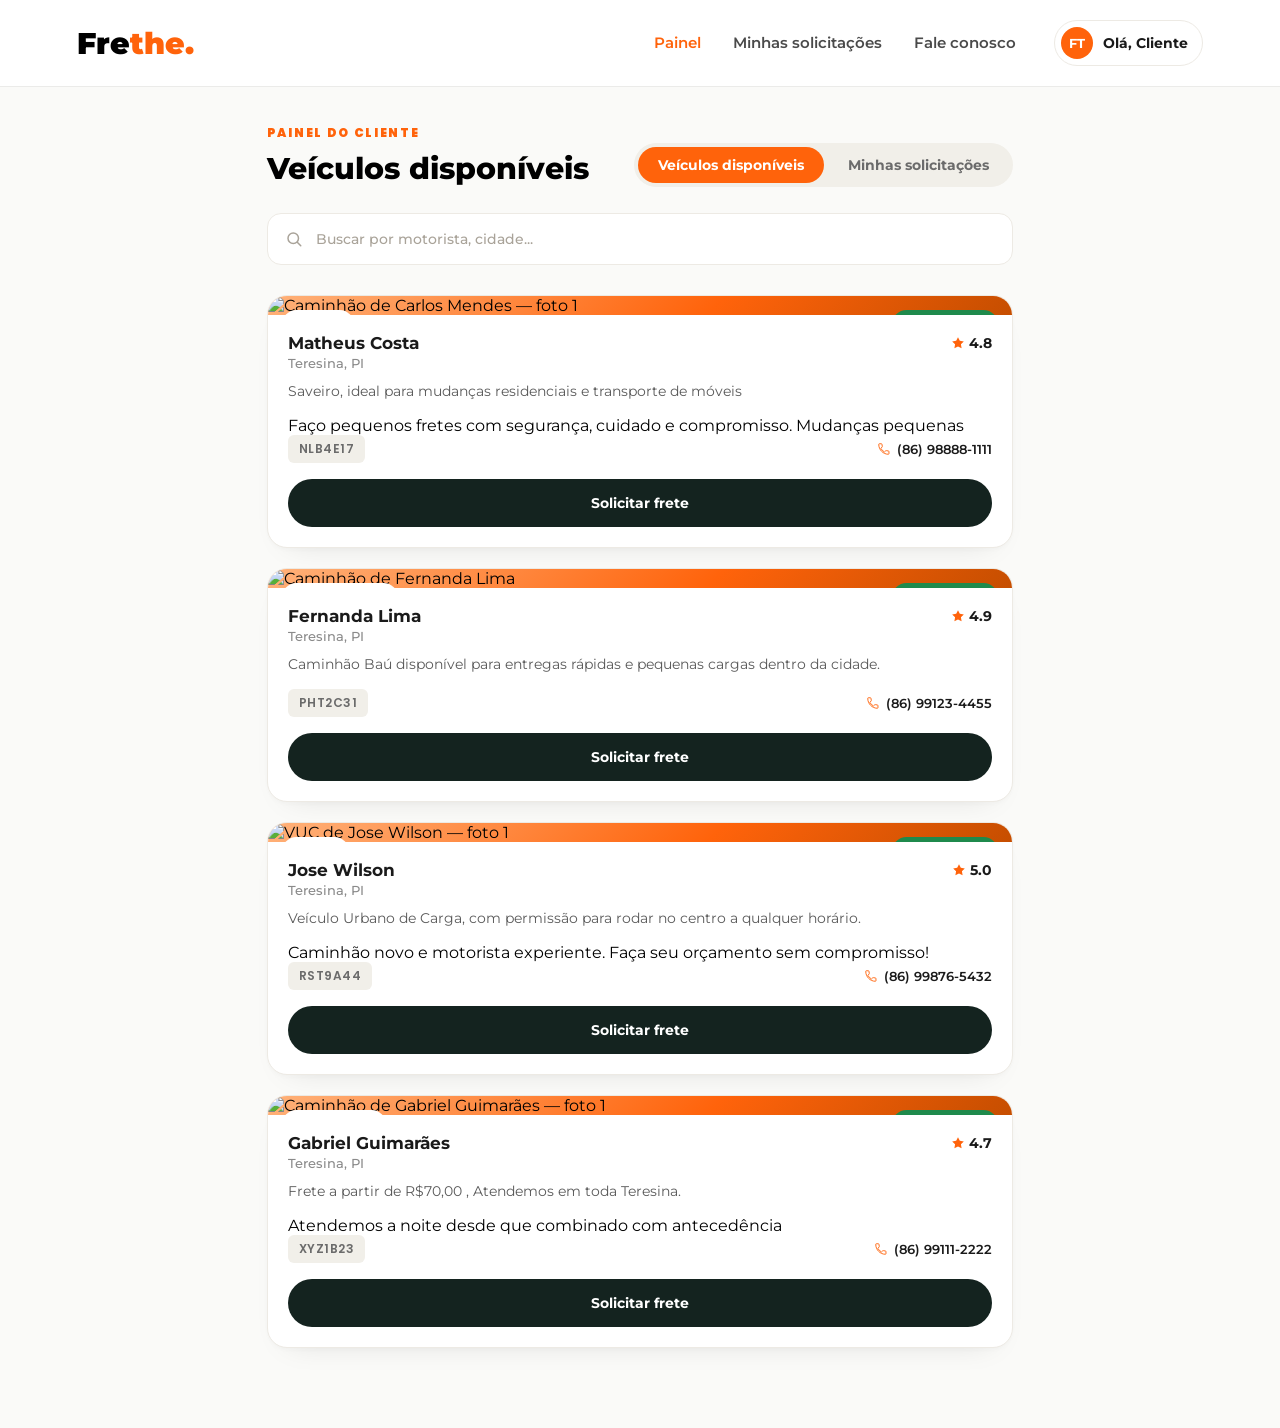
==== commit 38b878e4: "Update painel-cliente.html" ====
--- a/painel-cliente.html
+++ b/painel-cliente.html
@@ -6,7 +6,7 @@
 <meta name="viewport" content="width=device-width, initial-scale=1.0">
 <title>Frethe. — Painel do Cliente</title>
 <link href="https://fonts.googleapis.com/css2?family=Montserrat:ital,wght@0,500;0,600;0,700;0,800;1,100;1,400;1,500;1,600;1,800;1,900&family=Poppins:ital,wght@0,200;0,300;0,900;1,400;1,900&display=swap" rel="stylesheet">
-<link rel="stylesheet" href="css/painel-cliente1.css">
+<link rel="stylesheet" href="painel-cliente1.css">
 </head>
 <body>
 
@@ -319,4 +319,4 @@
 </script>
 
 </body>
-</html>+</html>
--- a/painel-cliente1.css
+++ b/painel-cliente1.css
@@ -0,0 +1,419 @@
+*{
+    padding: 0;
+    margin: 0;
+    list-style: none;
+    box-sizing: border-box;
+    text-decoration: none;
+    scroll-behavior: smooth;
+    font-family: 'Montserrat', sans-serif;
+}
+body{
+    color: black;
+    background: #FAFAF8;
+}
+
+/* HEADER — mesma base do selecao-perfil.html, adaptado pro usuário logado */
+header{
+    position: fixed;
+    width: 100%;
+    top: 0;
+    right: 0;
+    z-index: 1000;
+    display: flex;
+    align-items: center;
+    justify-content: space-between;
+    background: white;
+    padding: 20px 6%;
+    box-shadow: 0 1px 0 rgba(0,0,0,0.06);
+}
+.logo{
+    display: flex;
+    align-items: center;
+    font-size: 30px;
+    font-weight: 900;
+    color: black;
+}
+.logo span{ color: rgb(255,99,11); }
+
+.header-right{
+    display: flex;
+    align-items: center;
+    gap: 22px;
+}
+.navlist{
+    display: flex;
+    align-items: center;
+}
+.navlist a{
+    font-size: 14.5px;
+    font-weight: 600;
+    color: #4a4a4a;
+    margin: 0 16px;
+    transition: color .2s ease;
+}
+.navlist a.active{ color: rgb(255,99,11); }
+.navlist a:hover{ color: rgb(255,99,11); }
+
+.user-chip{
+    display: flex;
+    align-items: center;
+    gap: 10px;
+    padding: 6px 14px 6px 6px;
+    border: 1.5px solid #EDEAE4;
+    border-radius: 3rem;
+    cursor: pointer;
+    transition: border-color .2s ease;
+}
+.user-chip:hover{ border-color: rgb(255,99,11); }
+.user-avatar{
+    width: 32px;
+    height: 32px;
+    border-radius: 50%;
+    background: rgb(255,99,11);
+    color: white;
+    font-size: 13px;
+    font-weight: 700;
+    display: flex;
+    align-items: center;
+    justify-content: center;
+}
+.user-name{ font-size: 13.5px; font-weight: 700; color: #1a1a1a; }
+
+/* MAIN */
+main{
+    padding: 122px 6% 80px;
+    max-width: 900px;
+    margin: 0 auto;
+}
+
+.page-head{
+    display: flex;
+    align-items: flex-end;
+    justify-content: space-between;
+    flex-wrap: wrap;
+    gap: 16px;
+    margin-bottom: 26px;
+}
+.eyebrow{
+    display: inline-block;
+    font-family: 'Poppins', sans-serif;
+    font-weight: 900;
+    font-size: 12px;
+    letter-spacing: 0.14em;
+    text-transform: uppercase;
+    color: rgb(255,99,11);
+    margin-bottom: 8px;
+}
+h1{
+    font-weight: 800;
+    font-size: 30px;
+    color: black;
+}
+
+/* TABS estilo pílula */
+.tabs{
+    display: inline-flex;
+    background: #F1EFE9;
+    border-radius: 3rem;
+    padding: 4px;
+    gap: 4px;
+}
+.tab{
+    border: none;
+    background: transparent;
+    padding: 10px 20px;
+    font-size: 13.5px;
+    font-weight: 700;
+    color: #6b6b6b;
+    border-radius: 3rem;
+    cursor: pointer;
+    transition: background .2s ease, color .2s ease;
+    font-family: 'Montserrat', sans-serif;
+}
+.tab.is-active{
+    background: rgb(255,99,11);
+    color: white;
+}
+
+/* BUSCA */
+.search{
+    position: relative;
+    margin-bottom: 30px;
+}
+.search svg{
+    position: absolute;
+    left: 18px;
+    top: 50%;
+    transform: translateY(-50%);
+    color: #A9A399;
+}
+.search input{
+    width: 100%;
+    height: 52px;
+    padding: 0 18px 0 48px;
+    font-size: 14px;
+    font-weight: 500;
+    font-family: 'Montserrat', sans-serif;
+    color: #1a1a1a;
+    background: white;
+    border: 1.5px solid #EDEAE4;
+    border-radius: 14px;
+    transition: border-color .2s ease, box-shadow .2s ease;
+}
+.search input::placeholder{ color: #A9A399; }
+.search input:focus{
+    outline: none;
+    border-color: rgb(255,99,11);
+    box-shadow: 0 0 0 3px rgba(255,99,11,0.12);
+}
+
+/* LISTA DE VEÍCULOS */
+.list{
+    display: flex;
+    flex-direction: column;
+    gap: 20px;
+}
+
+.vcard{
+    background: white;
+    border: 1.5px solid #EDEAE4;
+    border-radius: 20px;
+    overflow: hidden;
+    box-shadow: 0 2px 4px rgba(0,0,0,0.02), 0 14px 30px -22px rgba(0,0,0,0.15);
+    transition: transform .18s ease, box-shadow .18s ease, border-color .18s ease;
+}
+.vcard:hover{
+    transform: translateY(-2px);
+    border-color: rgb(255,99,11);
+    box-shadow: 0 4px 10px rgba(0,0,0,0.04), 0 22px 40px -20px rgba(255,99,11,0.22);
+}
+
+.vcard-media{
+    position: relative;
+    background: linear-gradient(135deg, #FFB27A 0%, rgb(255,99,11) 60%, #C64E00 100%);
+    display: flex;
+    align-items: flex-end;
+    justify-content: center;
+    overflow: hidden;
+}
+.vcard-media svg{
+    width: 46%;
+    opacity: .9;
+}
+.vcard-media img{
+    display: block;
+    width: 100%;
+    height: auto;
+}
+.vcard-media:not(:has(.gallery))::before{
+    content: '';
+    position: absolute;
+    inset: 0;
+    background-image: radial-gradient(rgba(255,255,255,0.18) 1.4px, transparent 1.4px);
+    background-size: 20px 20px;
+}
+
+/* CARROSSEL DE FOTOS — arraste ou deslize para o lado */
+.gallery{
+    display: flex;
+    width: 100%;
+    overflow-x: auto;
+    scroll-snap-type: x mandatory;
+    scrollbar-width: none;
+    cursor: grab;
+    user-select: none;
+}
+.gallery::-webkit-scrollbar{ display: none; }
+.gallery.is-dragging{ cursor: grabbing; scroll-snap-type: none; }
+
+.gallery .slide{
+    flex: 0 0 100%;
+    width: 100%;
+    height: auto;
+    scroll-snap-align: start;
+    pointer-events: none; /* evita que o navegador tente "arrastar" a imagem em vez do carrossel */
+}
+
+.gallery-dots{
+    position: absolute;
+    left: 0;
+    right: 0;
+    bottom: 12px;
+    z-index: 1;
+    display: flex;
+    justify-content: center;
+    gap: 6px;
+    pointer-events: none;
+}
+.gallery-dots span{
+    width: 6px;
+    height: 6px;
+    border-radius: 50%;
+    background: rgba(255,255,255,0.55);
+    transition: background .2s ease, transform .2s ease;
+}
+.gallery-dots span.is-active{
+    background: #ffffff;
+    transform: scale(1.25);
+}
+
+.gallery-nav{
+    position: absolute;
+    top: 50%;
+    transform: translateY(-50%);
+    z-index: 2;
+    width: 32px;
+    height: 32px;
+    display: flex;
+    align-items: center;
+    justify-content: center;
+    background: rgba(20,35,31,0.45);
+    border: none;
+    border-radius: 50%;
+    color: #fff;
+    cursor: pointer;
+    opacity: 0;
+    transition: background .2s ease, opacity .2s ease;
+}
+.gallery-nav svg{ width: 16px; height: 16px; }
+.gallery-nav--prev{ left: 10px; }
+.gallery-nav--next{ right: 10px; }
+
+.vcard-media:hover .gallery-nav{ opacity: 1; }
+.gallery-nav:hover{ background: rgb(255,99,11); }
+
+.gallery-nav:disabled{
+    opacity: 0 !important;
+    pointer-events: none;
+}
+
+@media (hover: none){
+    /* em telas de toque a seta fica sempre visível, já que não existe hover */
+    .gallery-nav{ opacity: 1; }
+}
+
+.badge{
+    position: absolute;
+    top: 14px;
+    font-family: 'Poppins', sans-serif;
+    font-size: 11px;
+    font-weight: 600;
+    padding: 6px 13px;
+    border-radius: 3rem;
+    z-index: 1;
+}
+.badge--type{
+    left: 14px;
+    background: white;
+    color: #1a1a1a;
+}
+.badge--verified{
+    right: 14px;
+    background: #1F8A4C;
+    color: white;
+    display: flex;
+    align-items: center;
+    gap: 5px;
+}
+
+.vcard-body{
+    padding: 18px 20px 20px;
+}
+.vcard-top{
+    display: flex;
+    align-items: center;
+    justify-content: space-between;
+    margin-bottom: 2px;
+}
+.vcard-name{
+    font-size: 17px;
+    font-weight: 700;
+    color: #1a1a1a;
+}
+.vcard-rating{
+    display: flex;
+    align-items: center;
+    gap: 4px;
+    font-size: 13.5px;
+    font-weight: 700;
+    color: #1a1a1a;
+}
+.vcard-rating svg{ width: 14px; height: 14px; }
+
+.vcard-city{
+    font-size: 13px;
+    font-weight: 500;
+    color: #8a8a8a;
+    margin-bottom: 10px;
+}
+
+.vcard-desc{
+    font-size: 13.5px;
+    line-height: 1.55;
+    color: #5a5a5a;
+    margin-bottom: 14px;
+}
+
+.vcard-meta{
+    display: flex;
+    align-items: center;
+    justify-content: space-between;
+    margin-bottom: 16px;
+}
+.plate{
+    font-family: 'Poppins', sans-serif;
+    font-size: 12px;
+    font-weight: 600;
+    letter-spacing: .04em;
+    color: #6b6b6b;
+    background: #F1EFE9;
+    padding: 5px 11px;
+    border-radius: 6px;
+}
+.phone{
+    display: flex;
+    align-items: center;
+    gap: 6px;
+    font-size: 13px;
+    font-weight: 600;
+    color: #1a1a1a;
+}
+.phone svg{ width: 14px; height: 14px; color: rgb(255,99,11); }
+
+.buttonSolicitar{
+    width: 100%;
+    height: 48px;
+    background: #14231F;
+    color: white;
+    font-size: 14px;
+    font-weight: 700;
+    border: none;
+    border-radius: 3rem;
+    cursor: pointer;
+    transition: background .25s ease, transform .18s ease;
+}
+.buttonSolicitar:hover{
+    background: rgb(255,99,11);
+    transform: translateY(-2px);
+}
+
+/* PAINEL "MINHAS SOLICITAÇÕES" — vazio por padrão */
+.empty{
+    display: none;
+    flex-direction: column;
+    align-items: center;
+    text-align: center;
+    padding: 70px 20px;
+    color: #8a8a8a;
+}
+.empty svg{ width: 56px; height: 56px; margin-bottom: 18px; color: #D8D3C8; }
+.empty p{ font-size: 14px; font-weight: 500; max-width: 34ch; }
+
+@media (max-width: 640px){
+    header{ padding: 16px 5%; }
+    .navlist{ display: none; }
+    .user-name{ display: none; }
+    main{ padding: 96px 5% 60px; }
+    h1{ font-size: 24px; }
+    .page-head{ flex-direction: column; align-items: flex-start; }
+}
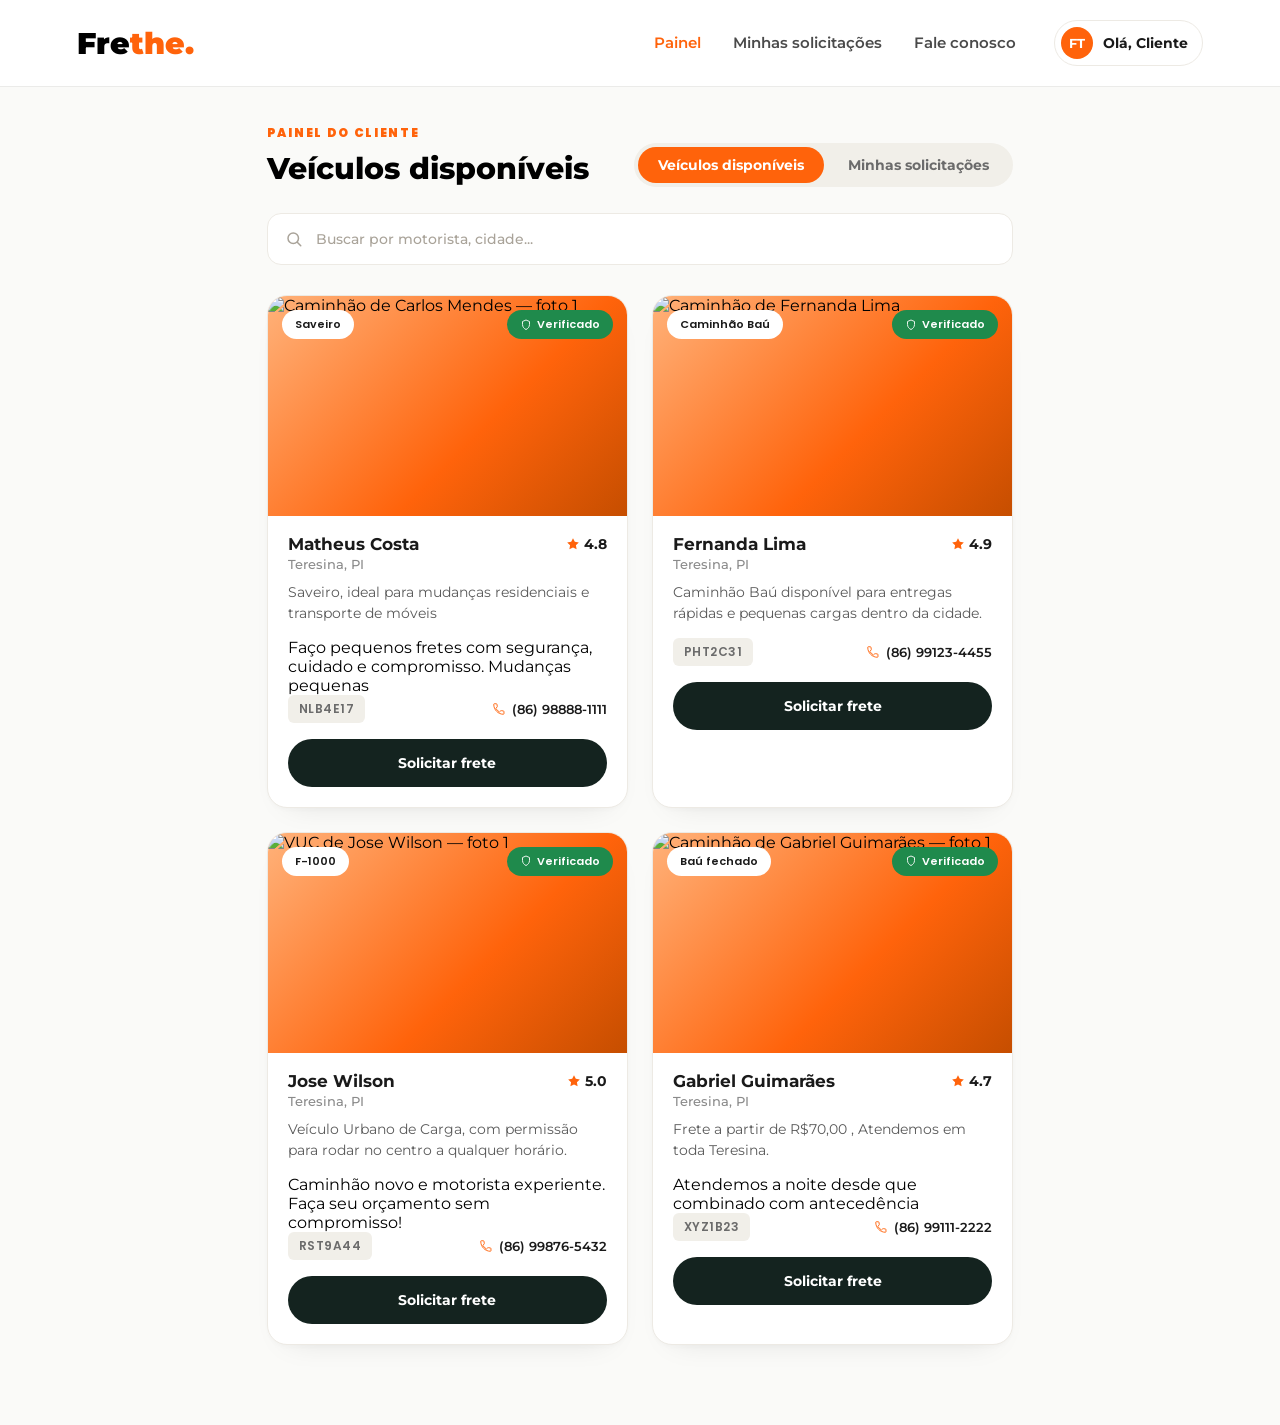
==== commit 9271059d: "Update painel-cliente.html" ====
--- a/painel-cliente.html
+++ b/painel-cliente.html
@@ -14,9 +14,9 @@
     <a href="index.html" class="logo">Fre<span>the.</span></a>
     <div class="header-right">
         <nav class="navlist">
-            <a href="#" class="active">Painel</a>
-            <a href="#">Minhas solicitações</a>
-            <a href="#">Fale conosco</a>
+            <a href="em-desenvolvimento.html" class="active">Painel</a>
+            <a href="em-desenvolvimento.html">Minhas solicitações</a>
+            <a href="em-desenvolvimento.html">Fale conosco</a>
         </nav>
         <div class="user-chip">
             <span class="user-avatar">FT</span>
--- a/painel-cliente1.css
+++ b/painel-cliente1.css
@@ -168,10 +168,10 @@
 }
 
 /* LISTA DE VEÍCULOS */
-.list{
-    display: flex;
-    flex-direction: column;
-    gap: 20px;
+.list {
+    display: grid;
+    grid-template-columns: repeat(2, 1fr);
+    gap: 24px; /* Define o espaço entre os anúncios */
 }
 
 .vcard{
@@ -226,12 +226,11 @@
 .gallery::-webkit-scrollbar{ display: none; }
 .gallery.is-dragging{ cursor: grabbing; scroll-snap-type: none; }
 
-.gallery .slide{
-    flex: 0 0 100%;
-    width: 100%;
-    height: auto;
-    scroll-snap-align: start;
-    pointer-events: none; /* evita que o navegador tente "arrastar" a imagem em vez do carrossel */
+.gallery .slide {
+    width: 100%;
+    height: 220px; /* Você pode aumentar ou diminuir essa altura se quiser */
+    object-fit: cover; 
+    display: block;
 }
 
 .gallery-dots{
@@ -287,9 +286,10 @@
     pointer-events: none;
 }
 
-@media (hover: none){
-    /* em telas de toque a seta fica sempre visível, já que não existe hover */
-    .gallery-nav{ opacity: 1; }
+@media (max-width: 768px) {
+    .list {
+        grid-template-columns: 1fr;
+    }
 }
 
 .badge{
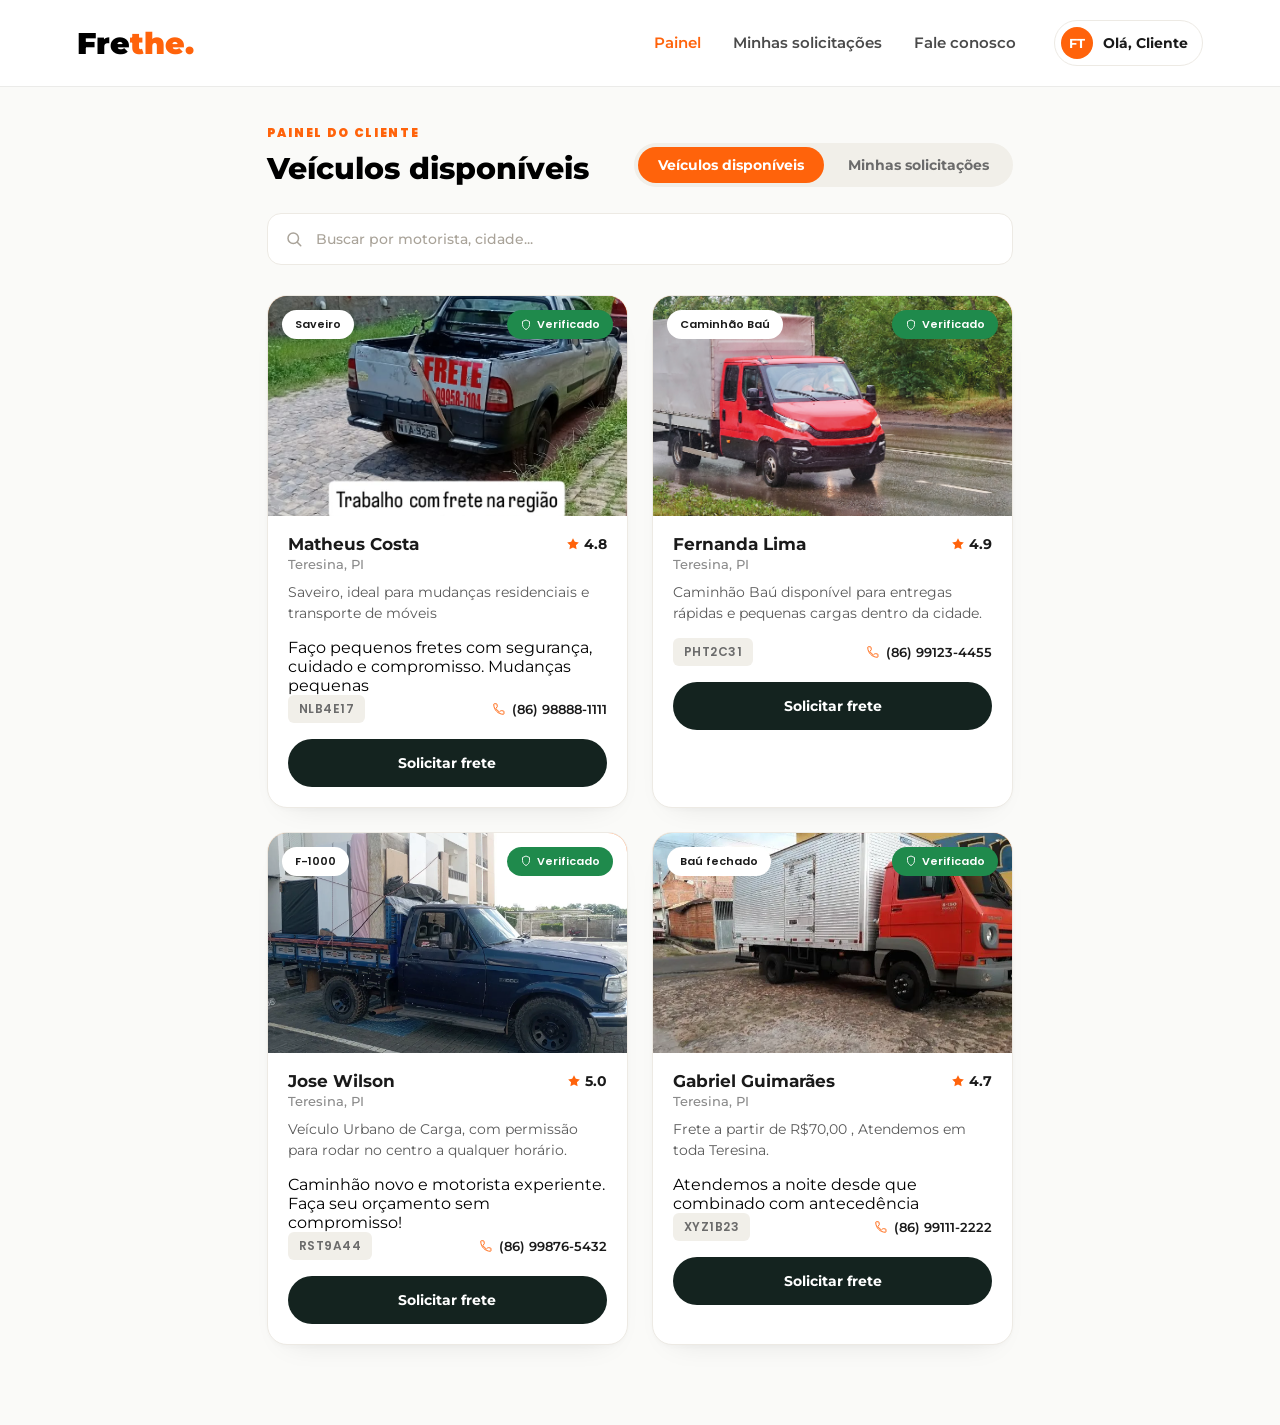
==== commit f5bbd137: "Update painel-cliente.html" ====
--- a/painel-cliente.html
+++ b/painel-cliente.html
@@ -58,7 +58,7 @@
                         Verificado
                     </span>
                     <div class="gallery">
-                        <img src="img/testecaminhao.png" alt="Caminhão de Carlos Mendes — foto 1" class="slide">
+                        <img src="testecaminhao.png" alt="Caminhão de Carlos Mendes — foto 1" class="slide">
                     </div>
                     <div class="gallery-dots"></div>
                 </div>
@@ -94,7 +94,7 @@
                         Verificado
                     </span>
                     <div class="gallery">
-                        <img src="img/Caminhao-pequeno-pode-fazer-frete_Veja-7-dicas.webp" alt="Caminhão de Fernanda Lima" class="slide">
+                        <img src="Caminhao-pequeno-pode-fazer-frete_Veja-7-dicas.webp" alt="Caminhão de Fernanda Lima" class="slide">
                     </div>
                     <!-- A tag <svg> que causava a barra lateral foi removida daqui -->
                 </div>
@@ -130,7 +130,7 @@
                     </span>
                     <div class="gallery">
                         <!-- Substitua 'testecaminhao.png' pelo nome da foto do Jose Wilson -->
-                        <img src="img/caminhao2.webp" alt="VUC de Jose Wilson — foto 1" class="slide">
+                        <img src="caminhao2.webp" alt="VUC de Jose Wilson — foto 1" class="slide">
                     </div>
                 </div>
                 <div class="vcard-body">
@@ -167,7 +167,7 @@
                     </span>
                     <div class="gallery">
                         <!-- Substitua 'testecaminhao.png' pelo nome da foto do Gabriel Guimarães -->
-                        <img src="img/caminhao5.webp" alt="Caminhão de Gabriel Guimarães — foto 1" class="slide">
+                        <img src="caminhao5.webp" alt="Caminhão de Gabriel Guimarães — foto 1" class="slide">
                     </div>
                 </div>
                 <div class="vcard-body">
